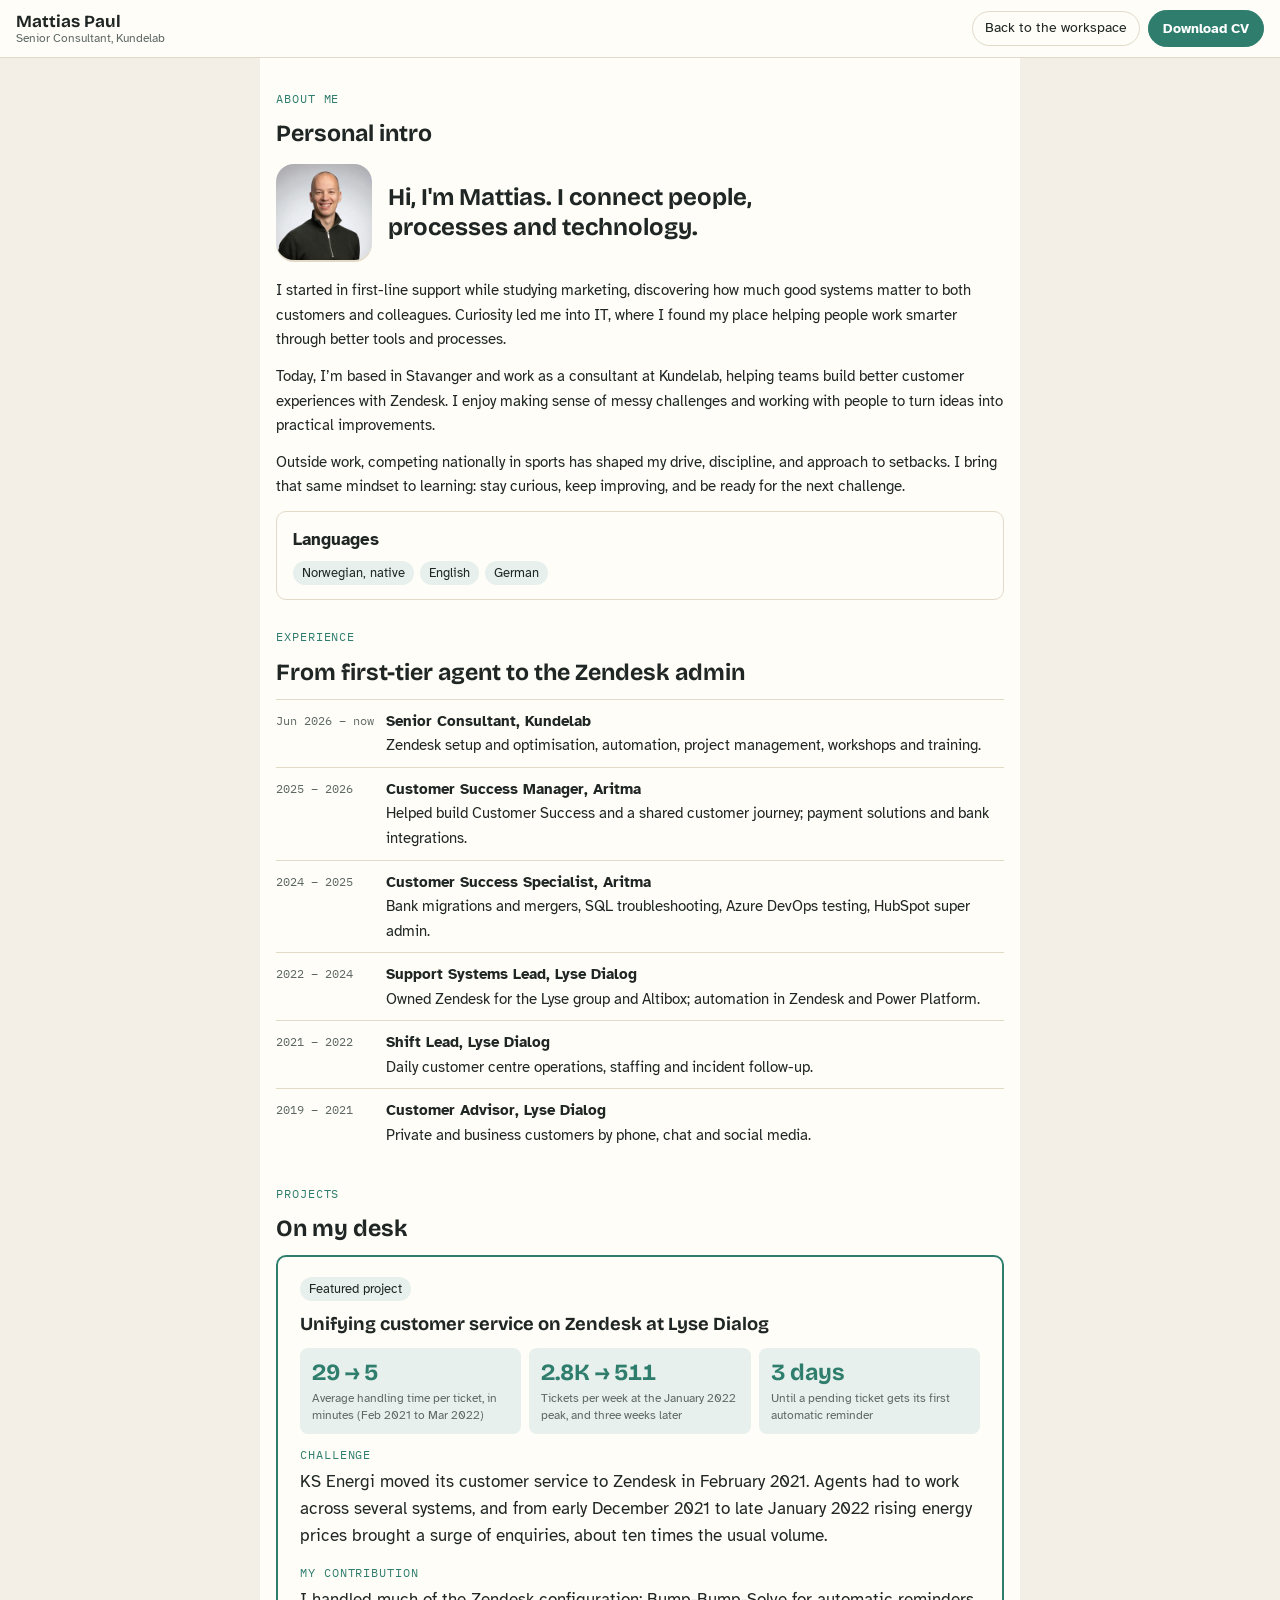
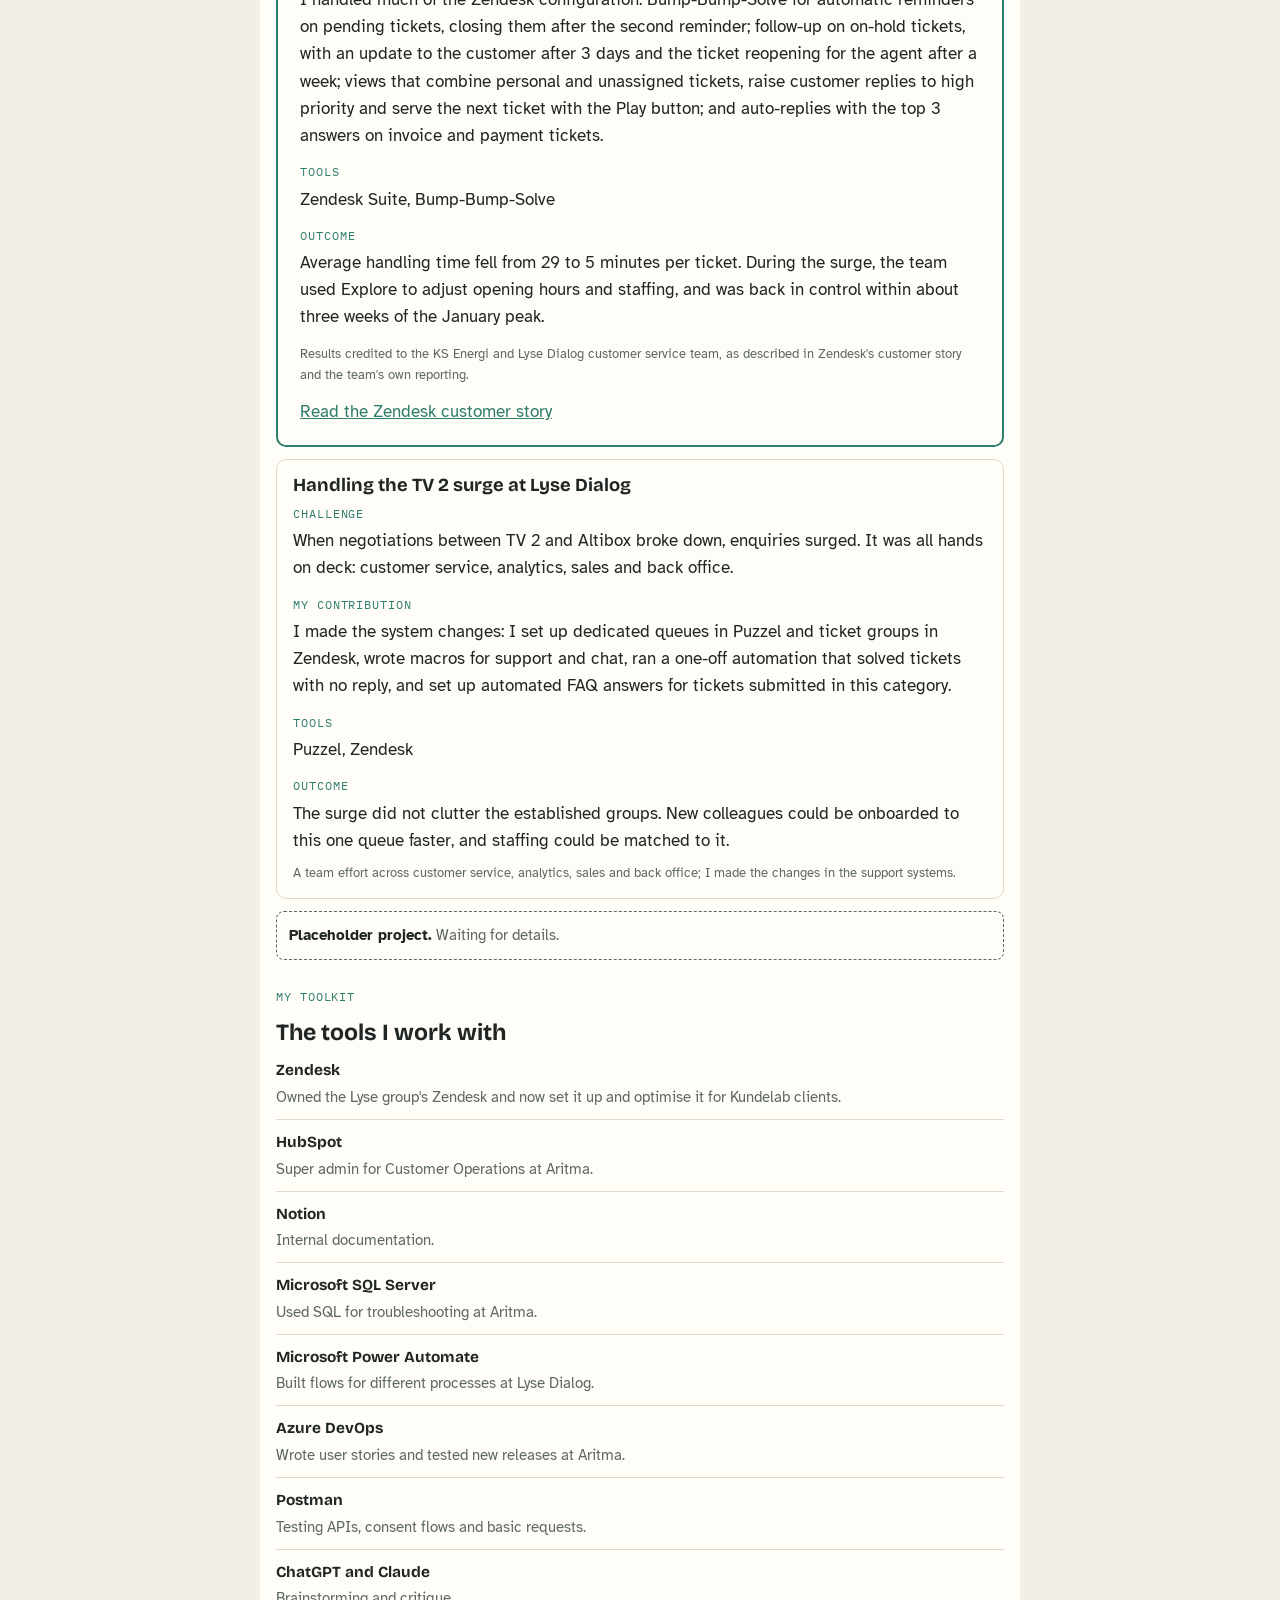
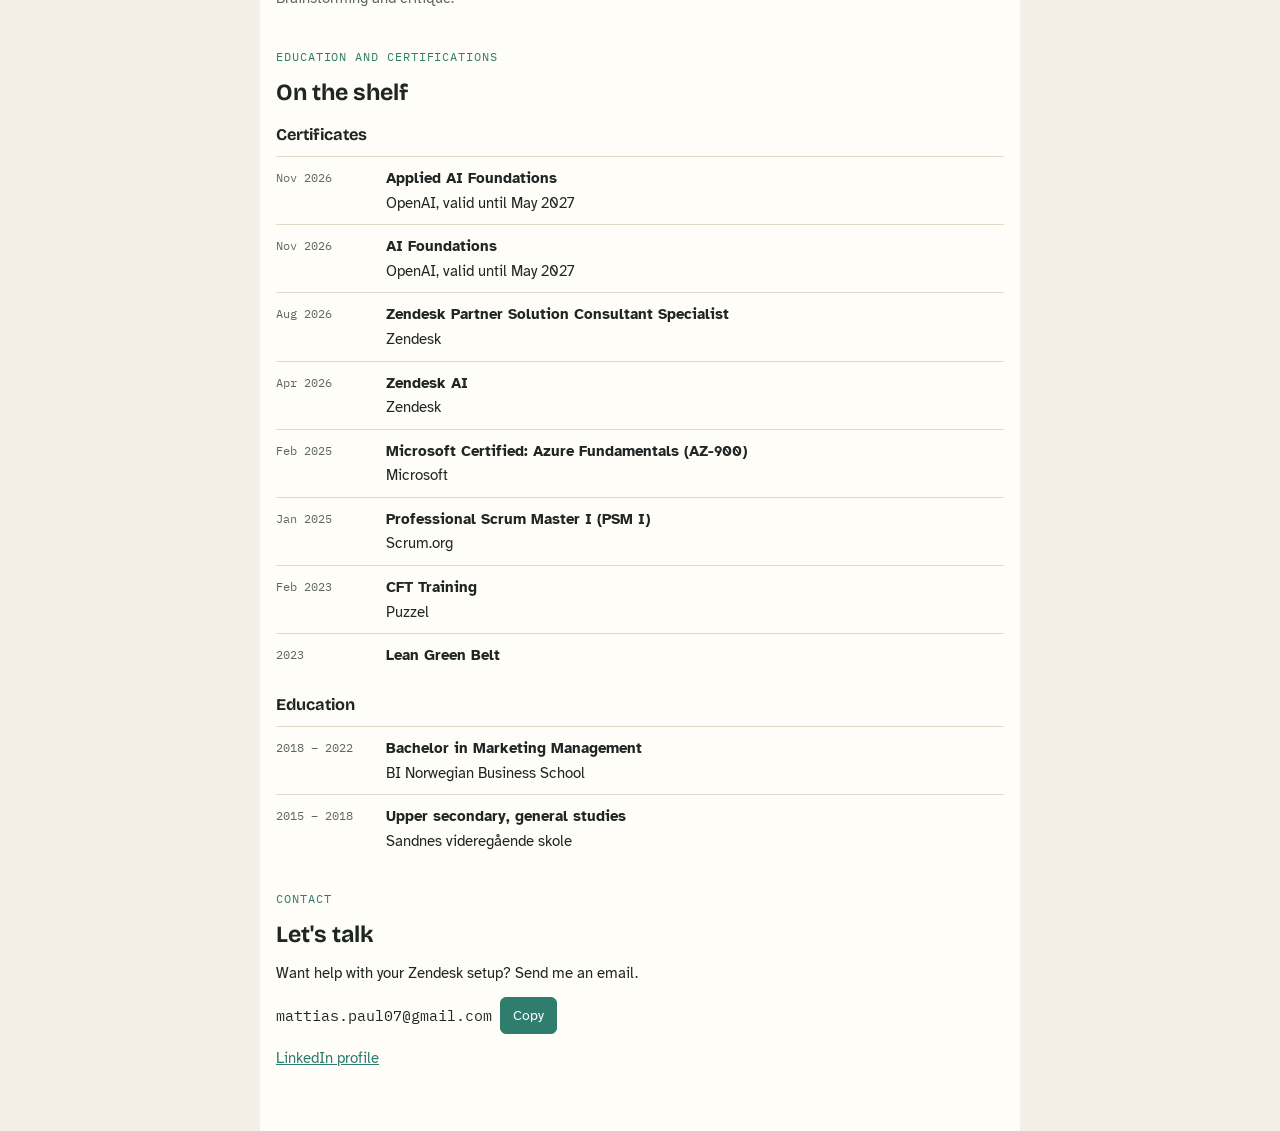
==== resume.html @ 9a623848 "design: portrait and headline move from above the room into About me The page keeps a visually hidde" ====
<!doctype html>
<html lang="en">
<head>
  <meta charset="utf-8">
  <meta name="viewport" content="width=device-width, initial-scale=1">
  <title>Mattias Paul, résumé</title>
  <meta name="description" content="Résumé of Mattias Paul, Senior Consultant at Kundelab.">
  <link rel="icon" href="assets/favicon.svg?v=2" type="image/svg+xml">
  <link rel="apple-touch-icon" href="assets/apple-touch-icon.png">
  <link rel="preconnect" href="https://fonts.googleapis.com">
  <link rel="preconnect" href="https://fonts.gstatic.com" crossorigin>
  <link rel="stylesheet" href="https://fonts.googleapis.com/css2?family=Atkinson+Hyperlegible:wght@400;700&family=Bricolage+Grotesque:opsz,wght@12..96,500;12..96,700&family=IBM+Plex+Mono:wght@500&display=swap">
  <link rel="stylesheet" href="css/styles.css">
</head>
<body class="resume-page">
  <header class="topbar">
    <div class="brand">Mattias Paul<small>Senior Consultant, Kundelab</small></div>
    <div class="actions">
      <a class="ghost" href="index.html">Back to the workspace</a>
      <a class="cta" href="assets/Mattias-Paul-CV.pdf" download>Download CV</a>
    </div>
  </header>
  <main class="resume panel" id="resume">
    <h1 class="visually-hidden">Mattias Paul, résumé</h1>
  </main>
  <script src="js/content.js"></script>
  <script src="js/render.js"></script>
  <script>
    document.getElementById("resume").insertAdjacentHTML("beforeend", renderResume());
    document.addEventListener("click", e => {
      const copy = e.target.closest("[data-copy]");
      if (!copy) return;
      try { navigator.clipboard.writeText(copy.dataset.copy).then(() => { copy.textContent = "Copied"; }, () => { copy.textContent = "Select the address"; }); }
      catch (_) { copy.textContent = "Select the address"; }
    });
  </script>
</body>
</html>
---- css/styles.css ----
/* Mattias Paul portfolio. Layout: header bar, then two columns (room left, section panel right); one column on phones. */
:root{
  --bg:#f4efe6; --panel:#fffdf8; --fg:#1f2624; --muted:#5d6864; --line:#e2d9c8;
  --accent:#2f7d6d; --accent-ink:#ffffff; --chip:#e7f0ec; --mark:#e07a5f;
  --display:"Bricolage Grotesque", "Segoe UI", system-ui, sans-serif;
  --body:"Atkinson Hyperlegible", system-ui, -apple-system, "Segoe UI", sans-serif;
  --mono:"IBM Plex Mono", ui-monospace, Consolas, Menlo, monospace;
}
body.evening{
  --bg:#1e2632; --panel:#26303d; --fg:#eef0ea; --muted:#b3bcc4; --line:#3a4656;
  --accent:#7fd1bd; --accent-ink:#11201c; --chip:#2f3d48;
}
*{box-sizing:border-box}
[hidden]{display:none !important}
html{-webkit-text-size-adjust:100%}
body{margin:0; background:var(--bg); color:var(--fg); font:17px/1.6 var(--body); transition:background-color .6s, color .6s}
h1,h2,h3,h4{font-family:var(--display); line-height:1.2; text-wrap:balance; margin:0}
p{margin:0}
a{color:var(--accent)}
button{font:inherit}
:focus-visible{outline:3px solid var(--accent); outline-offset:2px}
.skip{position:absolute; left:-999px; top:8px; background:var(--panel); padding:6px 12px; z-index:10}
.skip:focus{left:8px}

/* header */
.topbar{display:flex; align-items:center; flex-wrap:wrap; gap:8px 14px; padding:10px max(16px, env(safe-area-inset-left)) 10px; border-bottom:1px solid var(--line); background:var(--panel); position:sticky; top:0; z-index:5}
.brand{font-family:var(--display); font-weight:700; line-height:1.15; margin-right:auto}
.brand small{display:block; font-family:var(--body); font-weight:400; font-size:.78rem; color:var(--muted)}
.nav{display:flex; flex-wrap:wrap; gap:2px; align-items:center}
.nav button{color:var(--fg); background:none; border:1px solid transparent; border-radius:999px; padding:5px 12px; cursor:pointer; display:inline-flex; align-items:center; gap:6px; font-size:.92rem}
.nav button svg{width:16px; height:16px}
.nav button:hover{background:var(--chip)}
/* selected item: same font weight as the others, so nothing around it moves */
.nav button[aria-current="true"]{background:var(--chip); border-color:var(--line); color:var(--accent)}
.actions{display:flex; align-items:center; gap:8px}
.cta{font-size:.9rem; font-weight:700; padding:6px 14px; border-radius:999px; border:1px solid var(--accent); background:var(--accent); color:var(--accent-ink); text-decoration:none; cursor:pointer}
.ghost{font-size:.88rem; padding:5px 12px; border-radius:999px; border:1px solid var(--line); color:var(--fg); text-decoration:none}
.iconbtn{display:inline-grid; place-items:center; width:34px; height:34px; border-radius:999px; border:1px solid var(--line); background:none; color:var(--fg); cursor:pointer}
.iconbtn svg{width:16px; height:16px}

/* main layout */
.body{display:grid; grid-template-columns:minmax(0,1.3fr) minmax(0,1fr); min-height:calc(100vh - 60px)}
.scene{display:grid; align-content:start; gap:6px; padding:24px max(16px, env(safe-area-inset-left)) 12px; min-width:0}
.hello{display:grid; grid-template-columns:auto 1fr; gap:8px 16px; align-items:center}
.portrait{width:96px; height:96px; border-radius:18px; object-fit:cover; display:block; box-shadow:0 2px 0 var(--line)}
.hello h1{font-size:clamp(1.3rem, 2.6vw, 1.85rem)}
.hint{display:inline-flex; align-items:center; gap:8px; font-size:.9rem}
.hint i{width:10px; height:10px; border-radius:50%; background:var(--mark); flex:none}
#room{width:100%; max-width:760px; height:auto; display:block; margin:0 auto; touch-action:manipulation}

.visually-hidden{position:absolute; width:1px; height:1px; margin:-1px; padding:0; overflow:hidden; clip:rect(0 0 0 0); white-space:nowrap; border:0}
.intro-card{display:grid; grid-template-columns:auto minmax(0,1fr); gap:16px; align-items:center; margin:4px 0 6px}
.intro-card .headline{font-family:var(--display); font-weight:700; font-size:clamp(1.2rem, 2vw, 1.5rem); line-height:1.25; text-wrap:balance}

/* panel */
.panel{background:var(--panel); border-left:1px solid var(--line); padding:26px 28px 40px; display:grid; gap:14px; align-content:start; min-width:0}
.panel h2{font-size:1.45rem}
.panel h2:focus{outline:none}
.kicker{font-family:var(--mono); font-size:.72rem; letter-spacing:.08em; text-transform:uppercase; color:var(--accent)}
.panel p,.panel li{font-size:.96rem}
.muted{color:var(--muted)}
.ph{border:1.5px dashed var(--muted); border-radius:8px; padding:12px; color:var(--muted); font-size:.92rem}
.ph b{color:var(--fg)}
.card{border:1px solid var(--line); border-radius:10px; padding:14px 16px; display:grid; gap:8px}
.card.feature{border:2px solid var(--accent); padding:20px 22px; gap:12px}
.card .title{font-family:var(--display); font-size:1.15rem; line-height:1.25; font-weight:700}
.card dl{display:grid; gap:4px; margin:0}
.card dt{font-family:var(--mono); font-size:.72rem; letter-spacing:.08em; text-transform:uppercase; color:var(--accent); margin-top:10px}
.card dt:first-child{margin-top:0}
.card dd{margin:0; line-height:1.6}
.kpis{display:grid; grid-template-columns:repeat(auto-fit, minmax(130px,1fr)); gap:8px}
.kpi{display:grid; gap:4px; align-content:start; padding:12px 12px 10px; border-radius:8px; background:var(--chip)}
.kpi b{font-family:var(--display); font-size:1.45rem; line-height:1.1; color:var(--accent); font-variant-numeric:tabular-nums; white-space:nowrap}
.kpi span{font-size:.78rem; line-height:1.35; color:var(--muted)}
.credit{font-size:.84rem; color:var(--muted)}
.chips{display:flex; flex-wrap:wrap; gap:6px}
.chip{font-size:.8rem; padding:2px 9px; border-radius:999px; background:var(--chip); justify-self:start}
.tl{list-style:none; margin:0; padding:0; display:grid}
.tl li{display:grid; grid-template-columns:100px minmax(0,1fr); gap:10px; padding:9px 0; border-top:1px solid var(--line)}
.tl .yr{font-family:var(--mono); font-size:.78rem; color:var(--muted); padding-top:2px}
.tl b{display:block}
.tools{list-style:none; margin:0; padding:0; display:grid}
.tools li{display:grid; gap:2px; padding:10px 0; border-top:1px solid var(--line)}
.tools li:first-child{border-top:0; padding-top:0}
.tools b{font-family:var(--display)}
.tools span{color:var(--muted); font-size:.94rem}
.tabs{display:inline-flex; justify-self:start; border:1px solid var(--line); border-radius:999px; padding:3px; gap:2px; background:var(--bg)}
.tabs button{border:0; background:none; color:var(--fg); padding:5px 14px; border-radius:999px; cursor:pointer; font-size:.9rem}
.tabs button[aria-selected="true"]{background:var(--accent); color:var(--accent-ink)}
.copyrow{display:flex; flex-wrap:wrap; gap:8px; align-items:center}
.copyrow code{font-family:var(--mono); font-size:.92rem; user-select:all; overflow-wrap:anywhere}
.btn{font-size:.9rem; padding:6px 12px; border-radius:6px; border:1px solid var(--accent); background:var(--accent); color:var(--accent-ink); cursor:pointer}
.panel h3{font-size:1.02rem; margin-top:6px}

/* room interaction */
.hot,.floor,.marker,.switch{cursor:pointer; outline:none}
.hot.lit{filter:drop-shadow(0 0 1.5px #e07a5f) drop-shadow(0 0 5px rgba(224,122,95,.75))}
.marker .tagwrap{visibility:hidden; opacity:0}
.marker:hover .tagwrap,.marker.lit .tagwrap,.marker.sel .tagwrap,.marker:focus-visible .tagwrap{visibility:visible; opacity:1}
.marker .disc{fill:#fffdf8; stroke:#e07a5f; stroke-width:2.5}
.marker .ico{fill:none; stroke:#1f2624; stroke-width:1.7; stroke-linecap:round; stroke-linejoin:round}
.marker.sel .disc{fill:#e07a5f}
.marker.sel .ico{stroke:#ffffff}
.marker:focus-visible .disc{stroke:#2f7d6d; stroke-width:3.5}
.switch:focus-visible .plate{stroke:#2f7d6d; stroke-width:3}
.pulse{opacity:0}
@media (prefers-reduced-motion: no-preference){
  .hot{transition:filter .15s}
  .marker .tagwrap{transition:opacity .15s}
  .pulse{transform-box:fill-box; transform-origin:center; animation:pulse 2.6s ease-out infinite}
  .steam{animation:steam 1.4s ease-out infinite; transform-box:fill-box; transform-origin:bottom}
}
@keyframes pulse{0%{opacity:.5; transform:scale(1)}100%{opacity:0; transform:scale(1.9)}}
@keyframes steam{0%{opacity:0; transform:translateY(4px)}30%{opacity:.9}100%{opacity:0; transform:translateY(-8px)}}
@media (prefers-reduced-motion: reduce){ body{transition:none} }

/* phone */
@media (max-width:860px){
  .body{grid-template-columns:1fr; min-height:0}
  .topbar{gap:8px}
  .nav{order:3; width:100%; flex-wrap:nowrap; overflow-x:auto; gap:6px; padding-bottom:2px; scrollbar-width:none}
  .nav button{border-color:var(--line); flex:0 0 auto}
  .actions .ghost{display:none}
  .portrait{width:64px; height:64px; border-radius:14px}
  .scene{padding-top:16px}
  .panel{border-left:0; border-top:1px solid var(--line); border-radius:16px 16px 0 0; box-shadow:0 -6px 18px rgba(0,0,0,.08); padding:22px max(16px, env(safe-area-inset-left)) 40px}
  .tl li{grid-template-columns:84px minmax(0,1fr)}
}

/* résumé view */
.resume{max-width:760px; margin:0 auto; padding:32px max(16px, env(safe-area-inset-left)) 60px; display:grid; gap:28px}
.resume section{display:grid; gap:12px}
@media print{
  .topbar .actions,.topbar .nav,.skip{display:none !important}
  .topbar{position:static}
  body{background:#fff; color:#000}
}
.resume-page .resume{border:0; box-shadow:none; border-radius:0; background:var(--panel)}
.resume-page{background:var(--bg)}
@media print{
  .resume-page .resume{padding:0}
  .resume .btn,.ph{display:none !important}
  .resume section{break-inside:avoid-page}
}
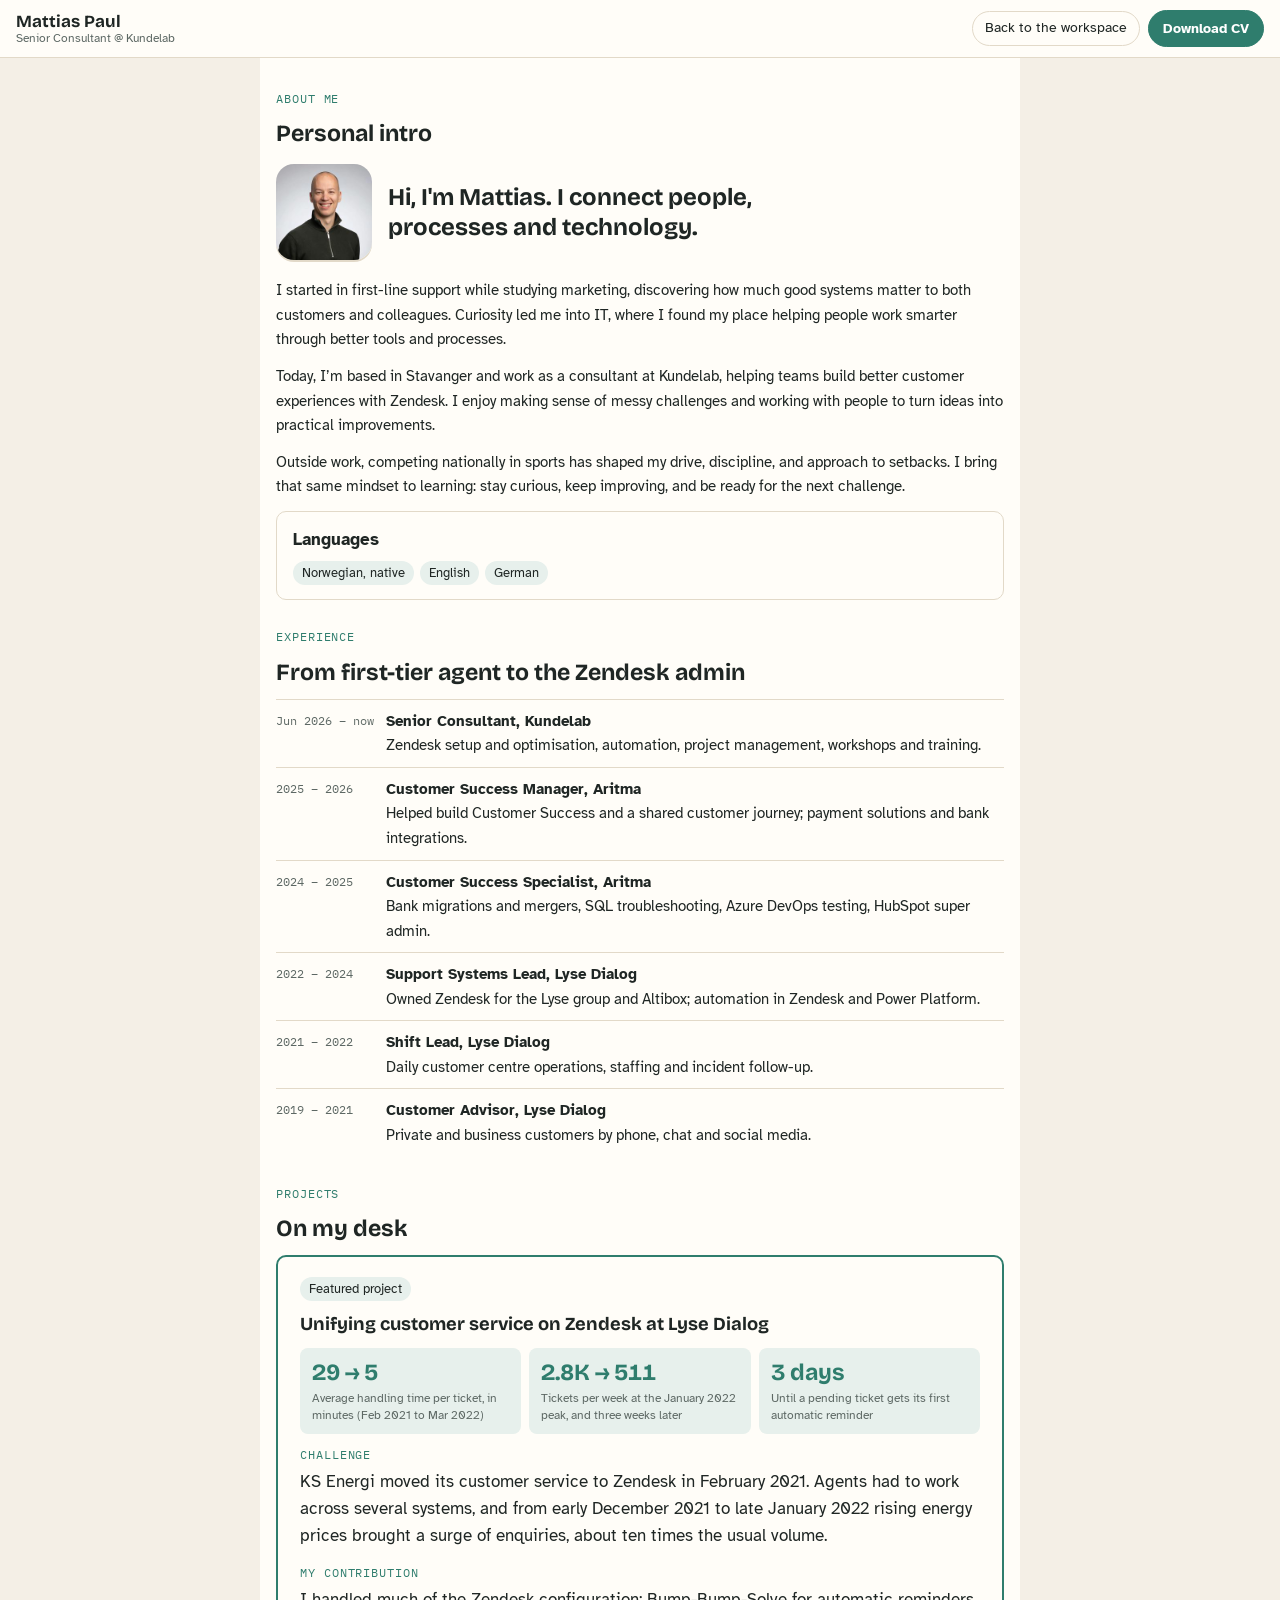
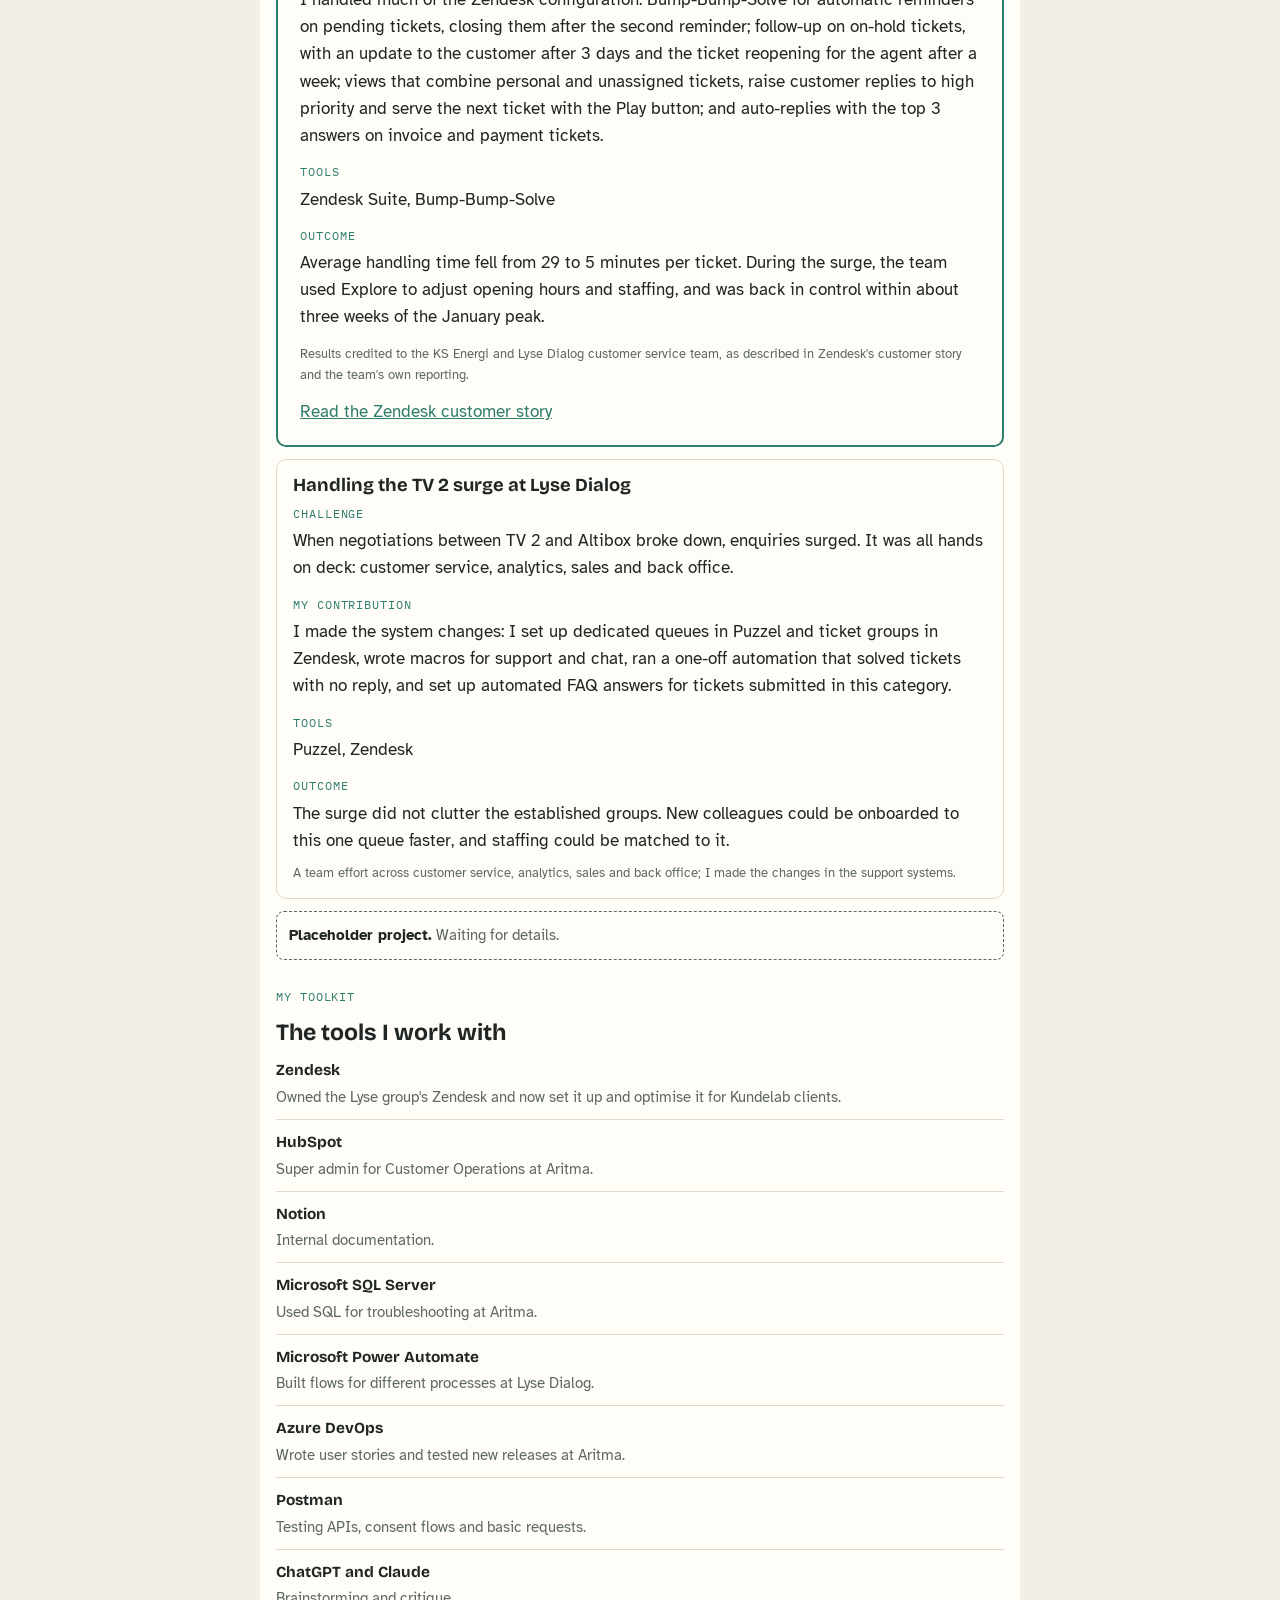
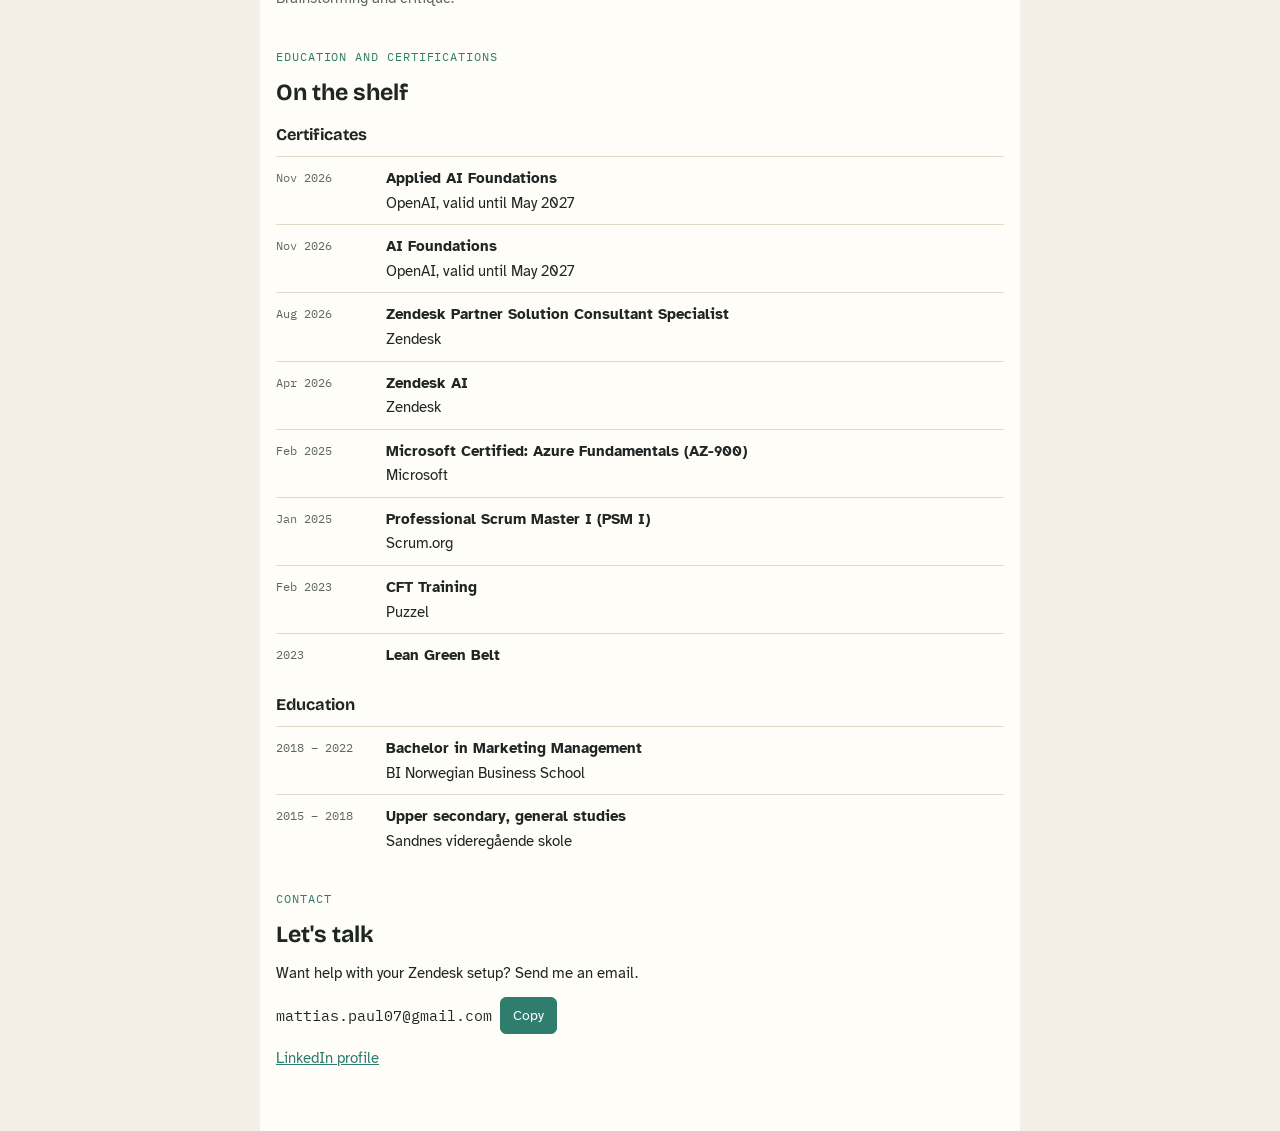
==== commit 3226a580: "content: subtitle reads Senior Consultant @ Kundelab Co-Authored-By: Claude Opus 5.5 <noreply@anthro" ====
--- a/resume.html
+++ b/resume.html
@@ -14,7 +14,7 @@
 </head>
 <body class="resume-page">
   <header class="topbar">
-    <div class="brand">Mattias Paul<small>Senior Consultant, Kundelab</small></div>
+    <div class="brand">Mattias Paul<small>Senior Consultant @ Kundelab</small></div>
     <div class="actions">
       <a class="ghost" href="index.html">Back to the workspace</a>
       <a class="cta" href="assets/Mattias-Paul-CV.pdf" download>Download CV</a>
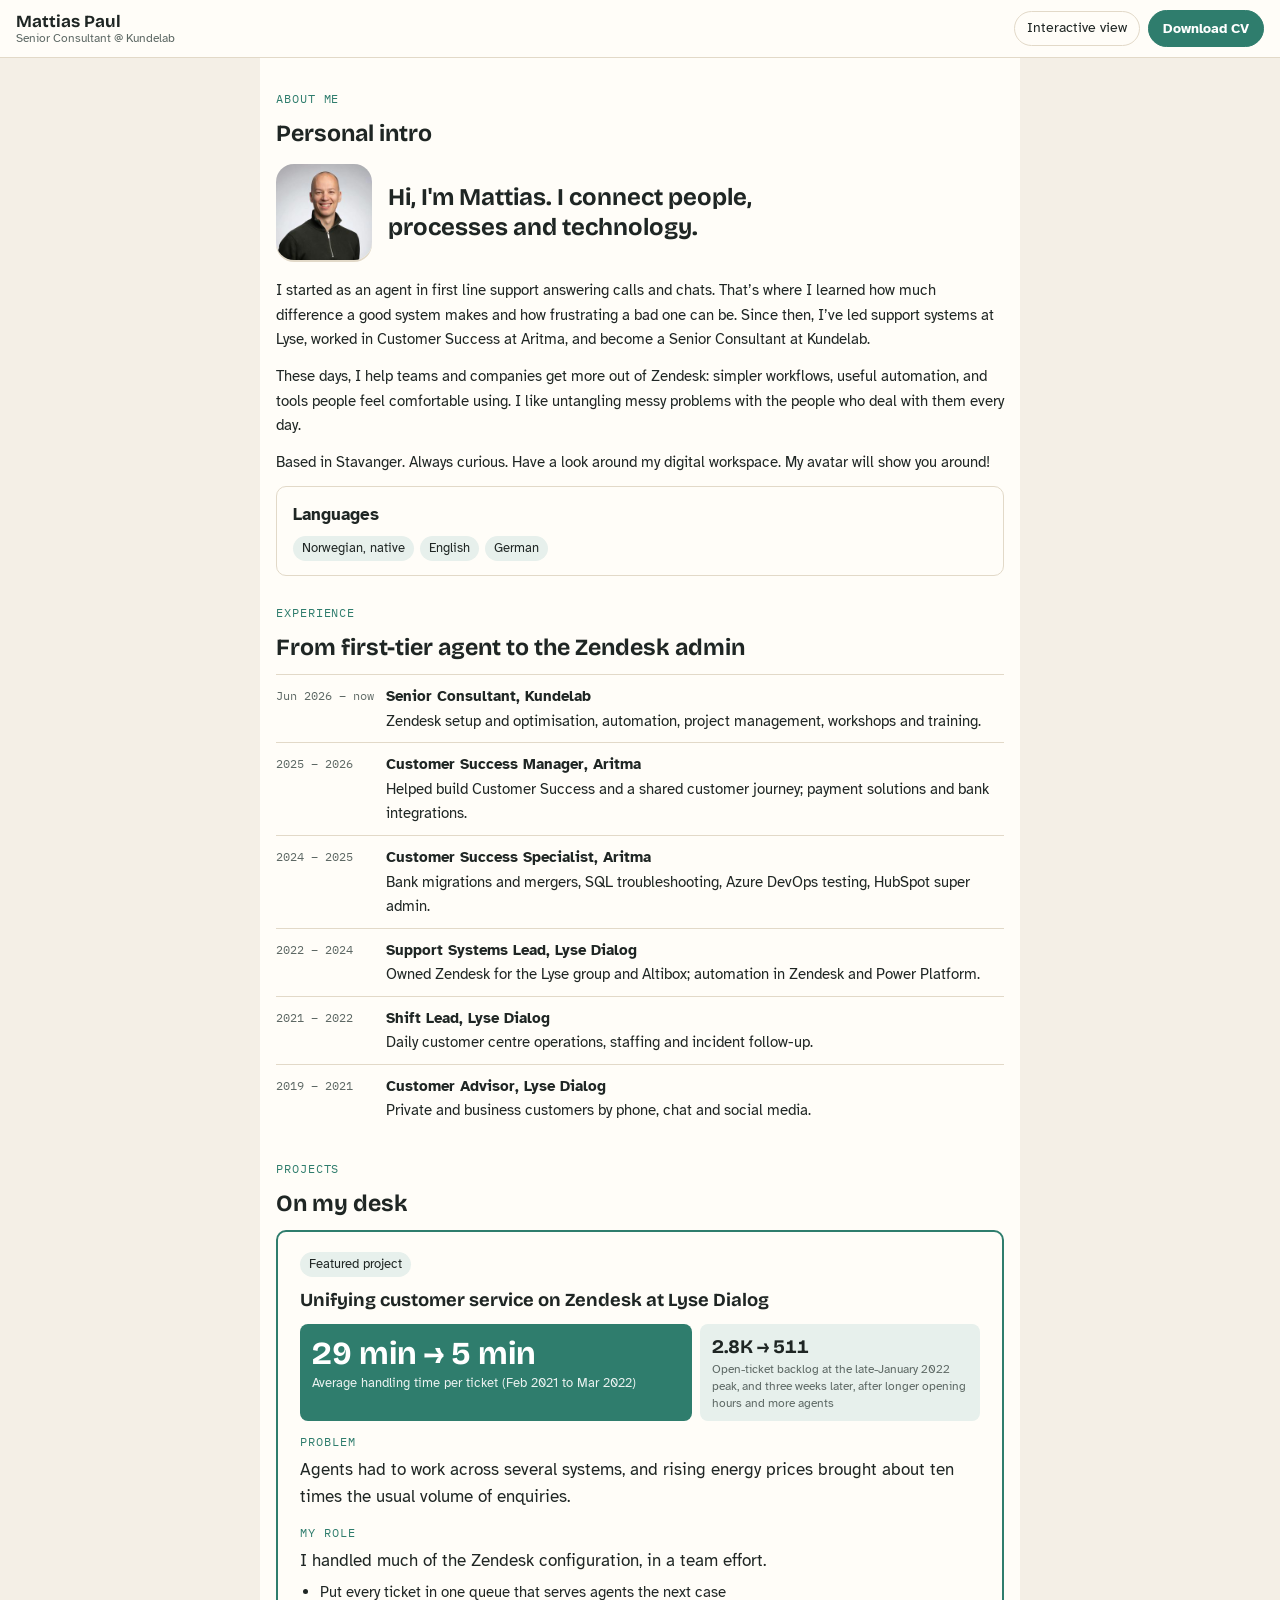
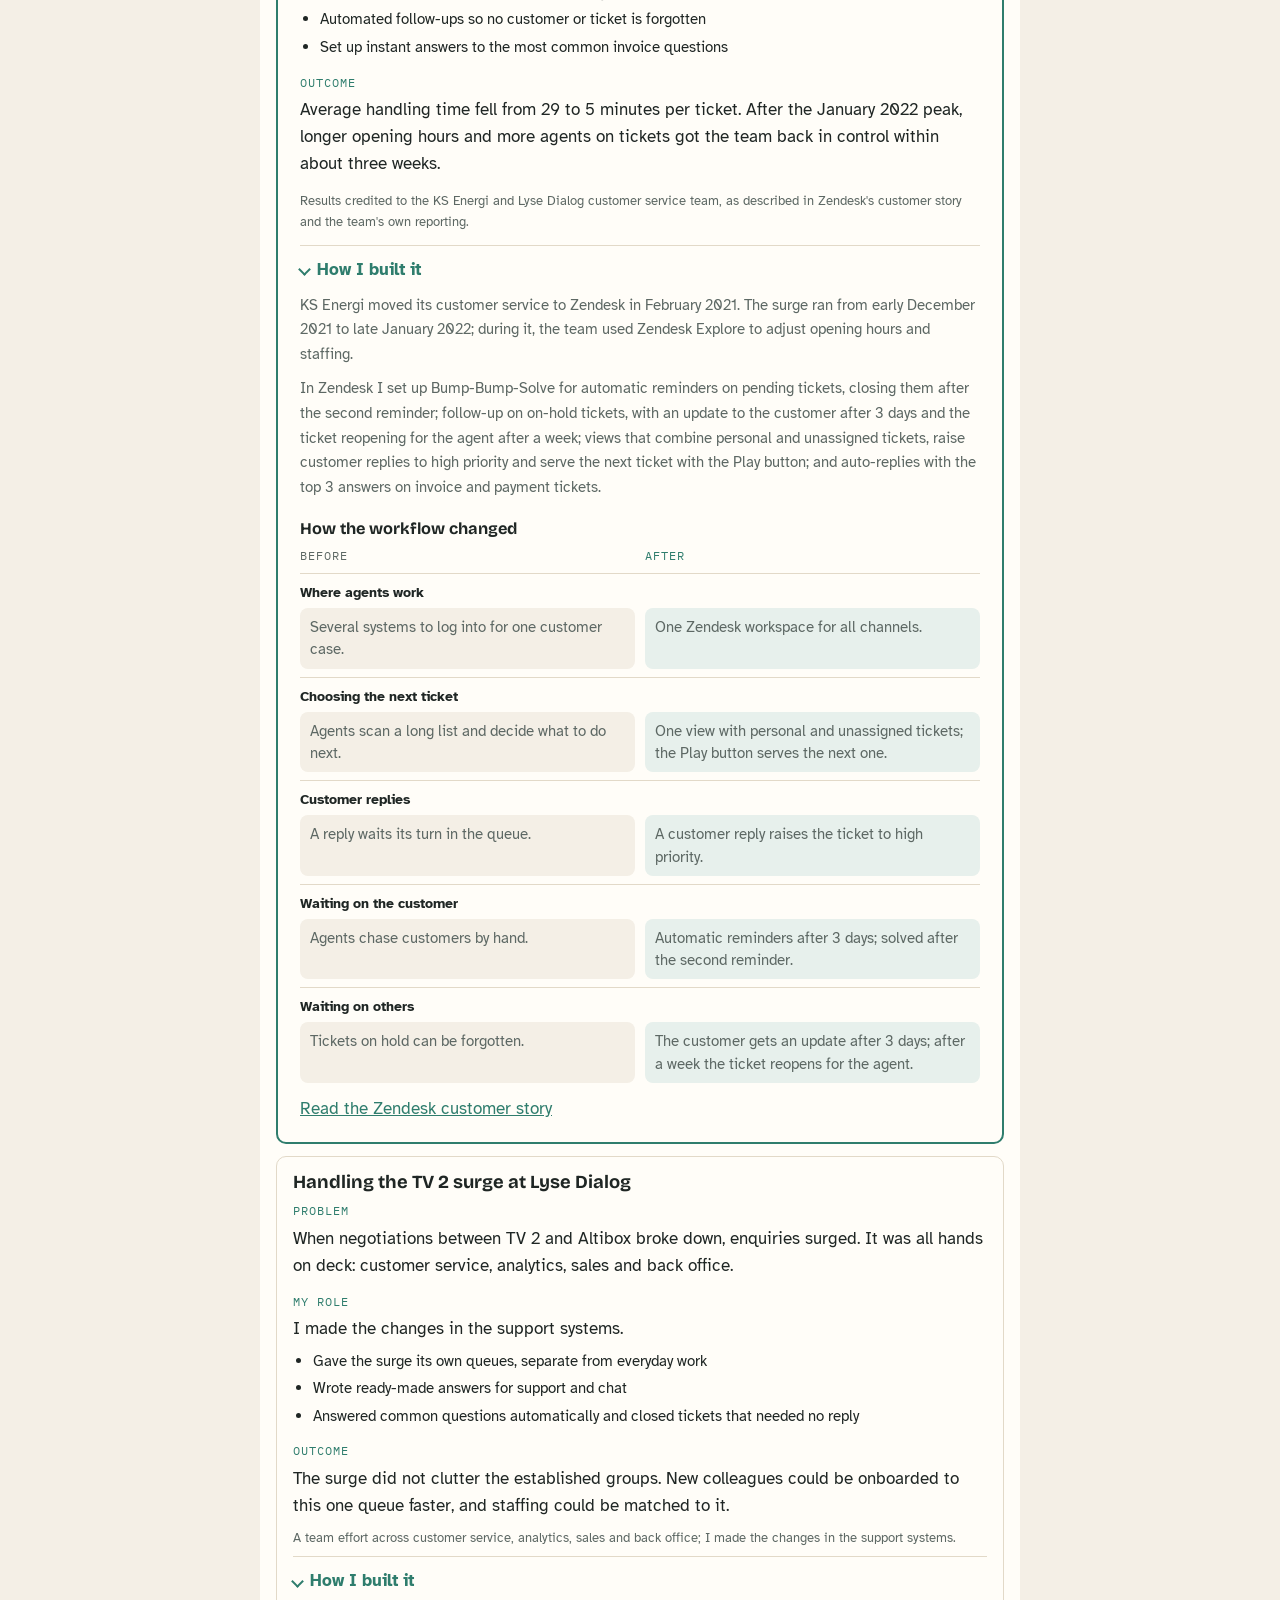
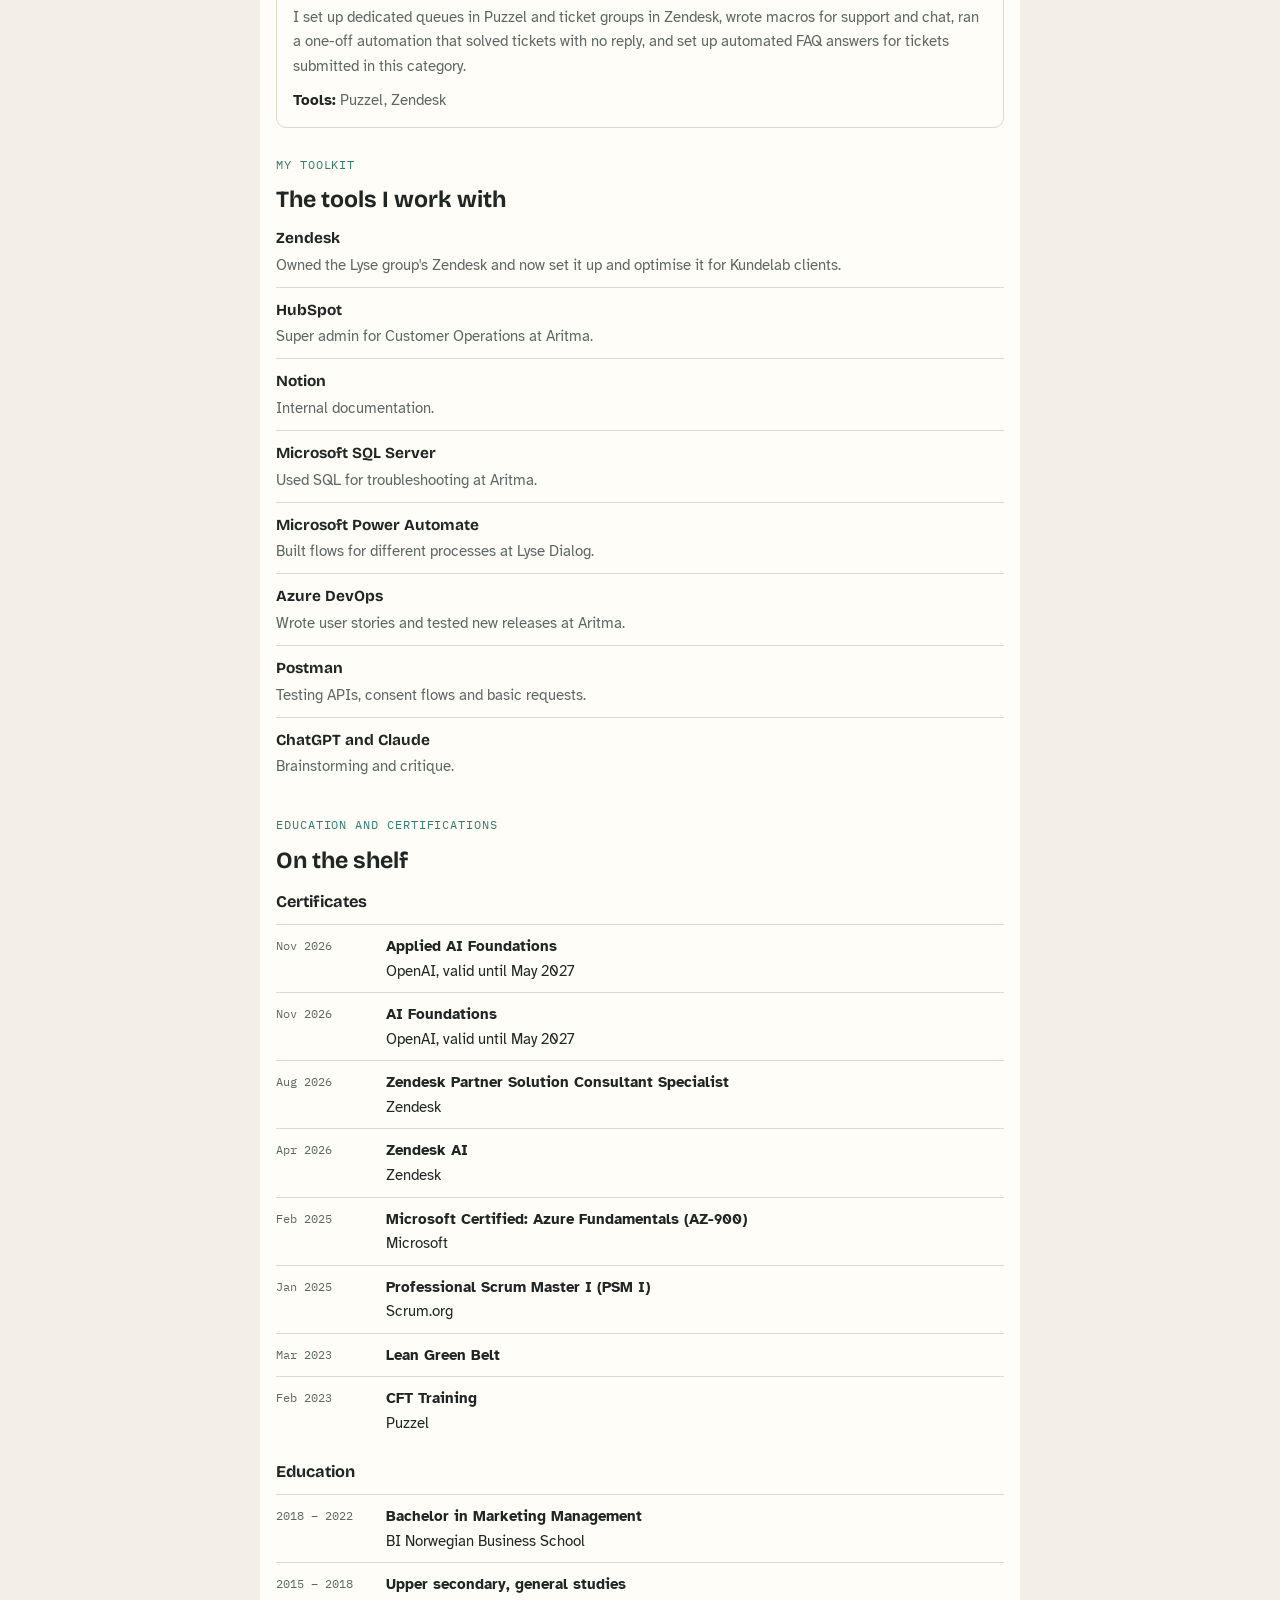
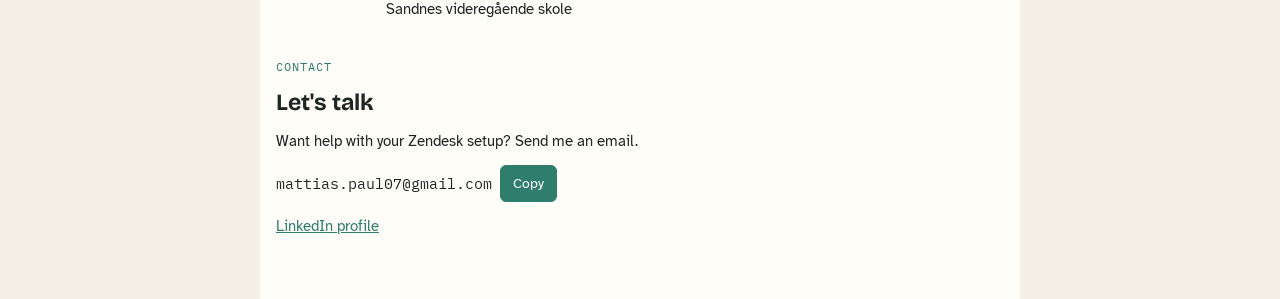
==== commit dcd0cd8d: "feature: Simple view and Interactive view links, including on phones Renames Résumé view to Simple v" ====
--- a/resume.html
+++ b/resume.html
@@ -16,7 +16,7 @@
   <header class="topbar">
     <div class="brand">Mattias Paul<small>Senior Consultant @ Kundelab</small></div>
     <div class="actions">
-      <a class="ghost" href="index.html">Back to the workspace</a>
+      <a class="ghost" href="index.html">Interactive view</a>
       <a class="cta" href="assets/Mattias-Paul-CV.pdf" download>Download CV</a>
     </div>
   </header>
--- a/css/styles.css
+++ b/css/styles.css
@@ -29,6 +29,7 @@
 .nav{display:flex; flex-wrap:wrap; gap:2px; align-items:center}
 .nav button{color:var(--fg); background:none; border:1px solid transparent; border-radius:999px; padding:5px 12px; cursor:pointer; display:inline-flex; align-items:center; gap:6px; font-size:.92rem}
 .nav button svg{width:16px; height:16px}
+.nav-view{display:none}
 .nav button:hover{background:var(--chip)}
 /* selected item: same font weight as the others, so nothing around it moves */
 .nav button[aria-current="true"]{background:var(--chip); border-color:var(--line); color:var(--accent)}
@@ -44,13 +45,48 @@
 .hello{display:grid; grid-template-columns:auto 1fr; gap:8px 16px; align-items:center}
 .portrait{width:96px; height:96px; border-radius:18px; object-fit:cover; display:block; box-shadow:0 2px 0 var(--line)}
 .hello h1{font-size:clamp(1.3rem, 2.6vw, 1.85rem)}
-.hint{display:inline-flex; align-items:center; gap:8px; font-size:.9rem}
+.hint{justify-self:center; justify-content:center; text-align:center; display:inline-flex; align-items:center; gap:8px; font-size:.9rem}
 .hint i{width:10px; height:10px; border-radius:50%; background:var(--mark); flex:none}
 #room{width:100%; max-width:760px; height:auto; display:block; margin:0 auto; touch-action:manipulation}
 
 .visually-hidden{position:absolute; width:1px; height:1px; margin:-1px; padding:0; overflow:hidden; clip:rect(0 0 0 0); white-space:nowrap; border:0}
 .intro-card{display:grid; grid-template-columns:auto minmax(0,1fr); gap:16px; align-items:center; margin:4px 0 6px}
 .intro-card .headline{font-family:var(--display); font-weight:700; font-size:clamp(1.2rem, 2vw, 1.5rem); line-height:1.25; text-wrap:balance}
+
+.photo{margin:0; display:grid; gap:6px}
+.photo img{width:100%; height:auto; max-height:420px; object-fit:cover; border-radius:10px; display:block; background:var(--chip)}
+.photo figcaption{font-size:.82rem; color:var(--muted)}
+
+/* project cards: actions and the "How I built it" toggle */
+.key-actions{margin:6px 0 0; padding-left:1.15em; display:grid; gap:3px}
+.key-actions li{font-size:.95rem}
+.built{border-top:1px solid var(--line); padding-top:10px}
+.built summary{cursor:pointer; font-weight:700; color:var(--accent); list-style:none; display:flex; align-items:center; gap:8px; width:max-content; max-width:100%}
+.built summary::-webkit-details-marker{display:none}
+.built summary::before{content:""; width:7px; height:7px; border-right:2px solid currentColor; border-bottom:2px solid currentColor; transform:rotate(-45deg); transition:transform .15s}
+.built[open] summary::before{transform:rotate(45deg)}
+.built-body{display:grid; gap:10px; margin-top:10px}
+.built-body p{font-size:.92rem; color:var(--muted); margin:0}
+.built-body b{color:var(--fg)}
+
+/* before/after workflow */
+.beforeafter{display:grid; gap:8px; margin-top:4px}
+.beforeafter h3{font-size:1rem; margin:0}
+.ba-head{display:grid; grid-template-columns:1fr 1fr; gap:10px; font-family:var(--mono); font-size:.72rem; letter-spacing:.08em; text-transform:uppercase}
+.ba-head span:first-child{color:var(--muted)}
+.ba-head span:last-child{color:var(--accent)}
+.ba-row{display:grid; grid-template-columns:1fr 1fr; gap:4px 10px; padding-top:8px; border-top:1px solid var(--line)}
+.ba-step{grid-column:1 / -1; font-size:.86rem}
+.ba-row p{margin:0; font-size:.88rem; line-height:1.45; padding:8px 10px; border-radius:8px}
+.ba-before{background:var(--bg); color:var(--muted)}
+.ba-after{background:var(--chip)}
+.ba-tag{position:absolute; width:1px; height:1px; overflow:hidden; clip:rect(0 0 0 0); white-space:nowrap}
+@media (max-width:480px){
+  .ba-head{display:none}
+  .ba-row{grid-template-columns:1fr}
+  .ba-tag{position:static; width:auto; height:auto; clip:auto; display:block; font-family:var(--mono); font-size:.68rem; letter-spacing:.08em; text-transform:uppercase; margin-bottom:2px}
+  .ba-after .ba-tag{color:var(--accent)}
+}
 
 /* panel */
 .panel{background:var(--panel); border-left:1px solid var(--line); padding:26px 28px 40px; display:grid; gap:14px; align-content:start; min-width:0}
@@ -68,10 +104,15 @@
 .card dt{font-family:var(--mono); font-size:.72rem; letter-spacing:.08em; text-transform:uppercase; color:var(--accent); margin-top:10px}
 .card dt:first-child{margin-top:0}
 .card dd{margin:0; line-height:1.6}
-.kpis{display:grid; grid-template-columns:repeat(auto-fit, minmax(130px,1fr)); gap:8px}
+.kpis{display:grid; grid-template-columns:minmax(0,1.4fr) minmax(0,1fr); gap:8px; align-items:stretch}
+@media (max-width:420px){ .kpis{grid-template-columns:1fr} }
 .kpi{display:grid; gap:4px; align-content:start; padding:12px 12px 10px; border-radius:8px; background:var(--chip)}
 .kpi b{font-family:var(--display); font-size:1.45rem; line-height:1.1; color:var(--accent); font-variant-numeric:tabular-nums; white-space:nowrap}
 .kpi span{font-size:.78rem; line-height:1.35; color:var(--muted)}
+.kpi.primary{background:var(--accent); }
+.kpi.primary b{color:var(--accent-ink); font-size:2rem}
+.kpi.primary span{color:var(--accent-ink); opacity:.9; font-size:.82rem}
+.kpi:not(.primary) b{font-size:1.2rem; color:var(--fg)}
 .credit{font-size:.84rem; color:var(--muted)}
 .chips{display:flex; flex-wrap:wrap; gap:6px}
 .chip{font-size:.8rem; padding:2px 9px; border-radius:999px; background:var(--chip); justify-self:start}
@@ -110,9 +151,23 @@
   .pulse{transform-box:fill-box; transform-origin:center; animation:pulse 2.6s ease-out infinite}
   .steam{animation:steam 1.4s ease-out infinite; transform-box:fill-box; transform-origin:bottom}
 }
+.topic-bubble{cursor:pointer; outline:none}
+.has-bubble .marker .tagwrap{visibility:hidden !important}
+.topic-bubble:focus-visible rect:first-child{stroke-width:3}
+@media (prefers-reduced-motion: no-preference){ .topic-bubble{animation:bubble-in .25s ease-out; transform-box:fill-box; transform-origin:bottom center} }
+@keyframes bubble-in{from{opacity:0; transform:translateY(6px) scale(.92)} to{opacity:1; transform:none}}
 @keyframes pulse{0%{opacity:.5; transform:scale(1)}100%{opacity:0; transform:scale(1.9)}}
 @keyframes steam{0%{opacity:0; transform:translateY(4px)}30%{opacity:.9}100%{opacity:0; transform:translateY(-8px)}}
 @media (prefers-reduced-motion: reduce){ body{transition:none} }
+
+/* medium screens: drop the menu icons and tighten spacing so the header stays on one row */
+@media (min-width:861px) and (max-width:1179px){
+  .nav button svg{display:none}
+  .nav button{padding:5px 9px}
+  .topbar{gap:8px 10px}
+  .actions{gap:6px}
+}
+@media (min-width:861px) and (max-width:959px){ .cta .long{display:none} }
 
 /* phone */
 @media (max-width:860px){
@@ -120,7 +175,8 @@
   .topbar{gap:8px}
   .nav{order:3; width:100%; flex-wrap:nowrap; overflow-x:auto; gap:6px; padding-bottom:2px; scrollbar-width:none}
   .nav button{border-color:var(--line); flex:0 0 auto}
-  .actions .ghost{display:none}
+  body:not(.resume-page) .actions .ghost{display:none}
+  .nav-view{display:inline-flex; align-items:center; flex:0 0 auto; padding:5px 12px; border-radius:999px; border:1px dashed var(--accent); color:var(--accent); text-decoration:none; font-size:.92rem}
   .portrait{width:64px; height:64px; border-radius:14px}
   .scene{padding-top:16px}
   .panel{border-left:0; border-top:1px solid var(--line); border-radius:16px 16px 0 0; box-shadow:0 -6px 18px rgba(0,0,0,.08); padding:22px max(16px, env(safe-area-inset-left)) 40px}
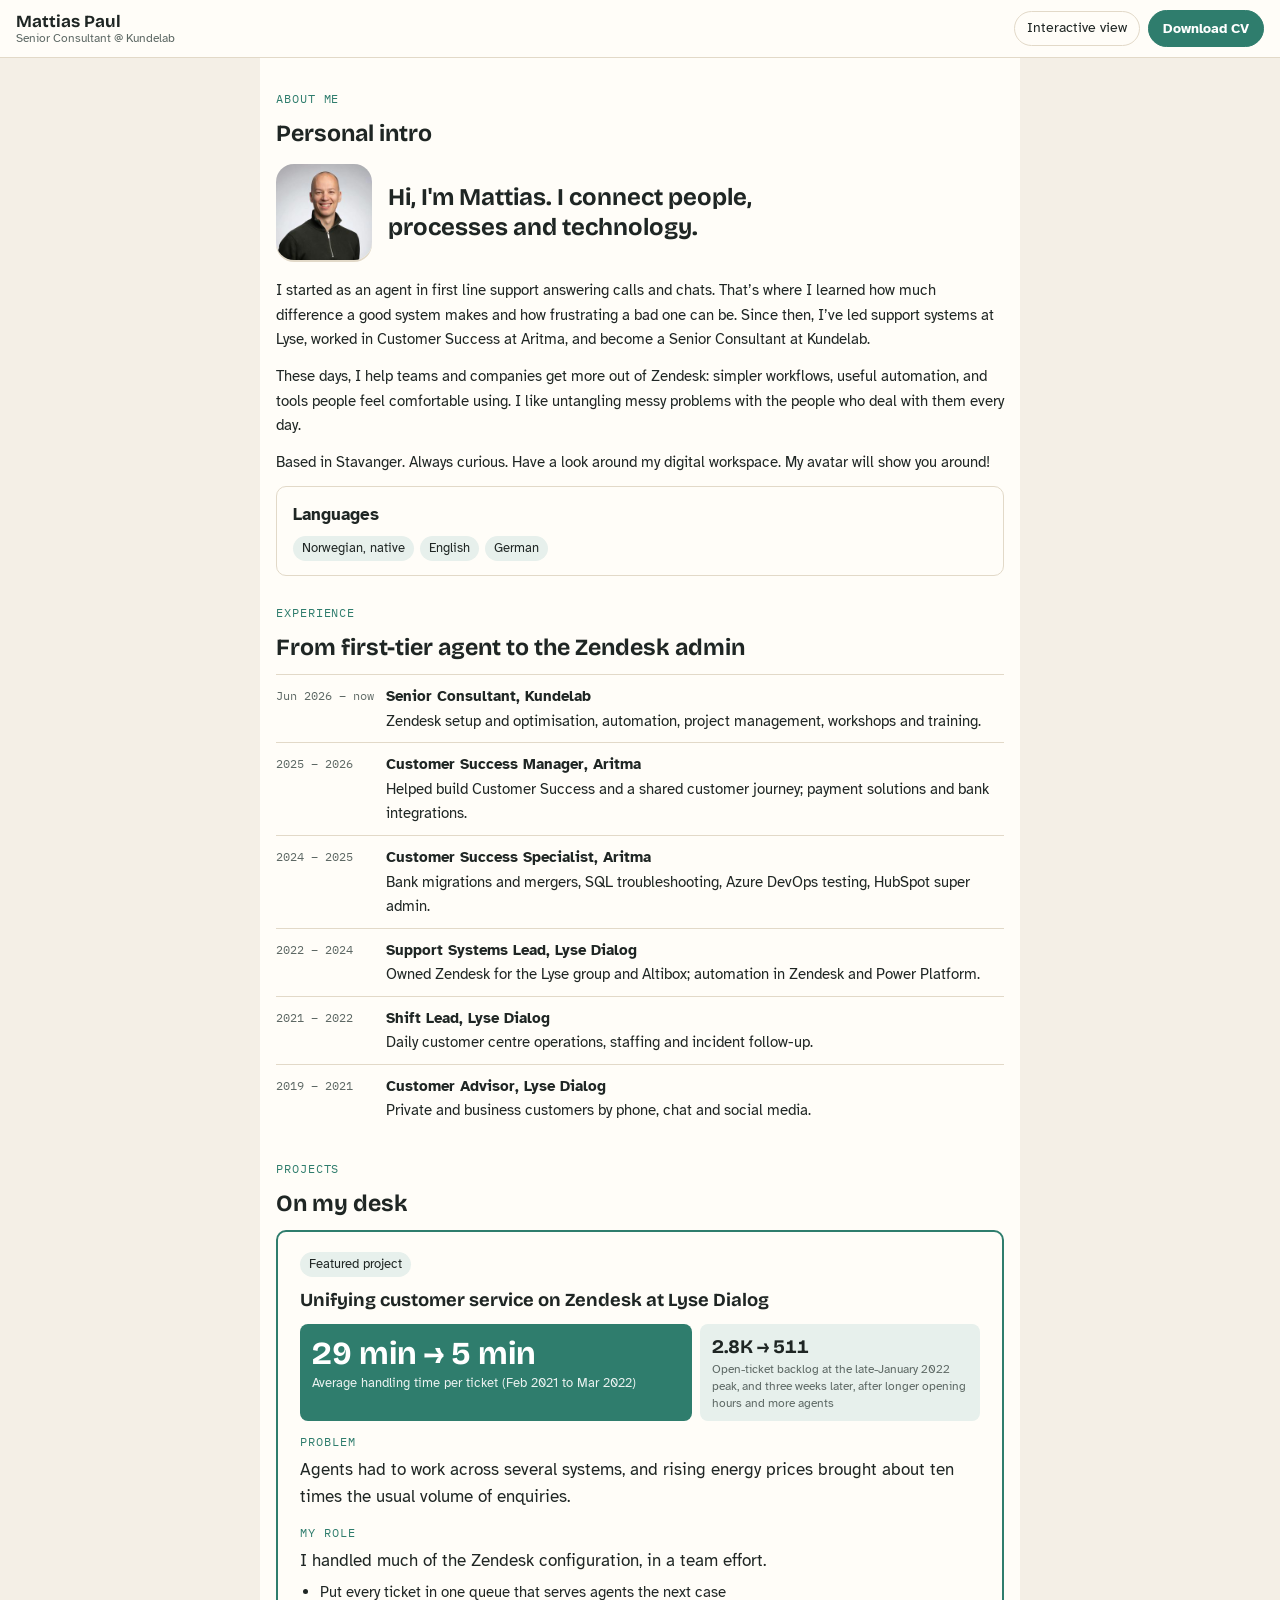
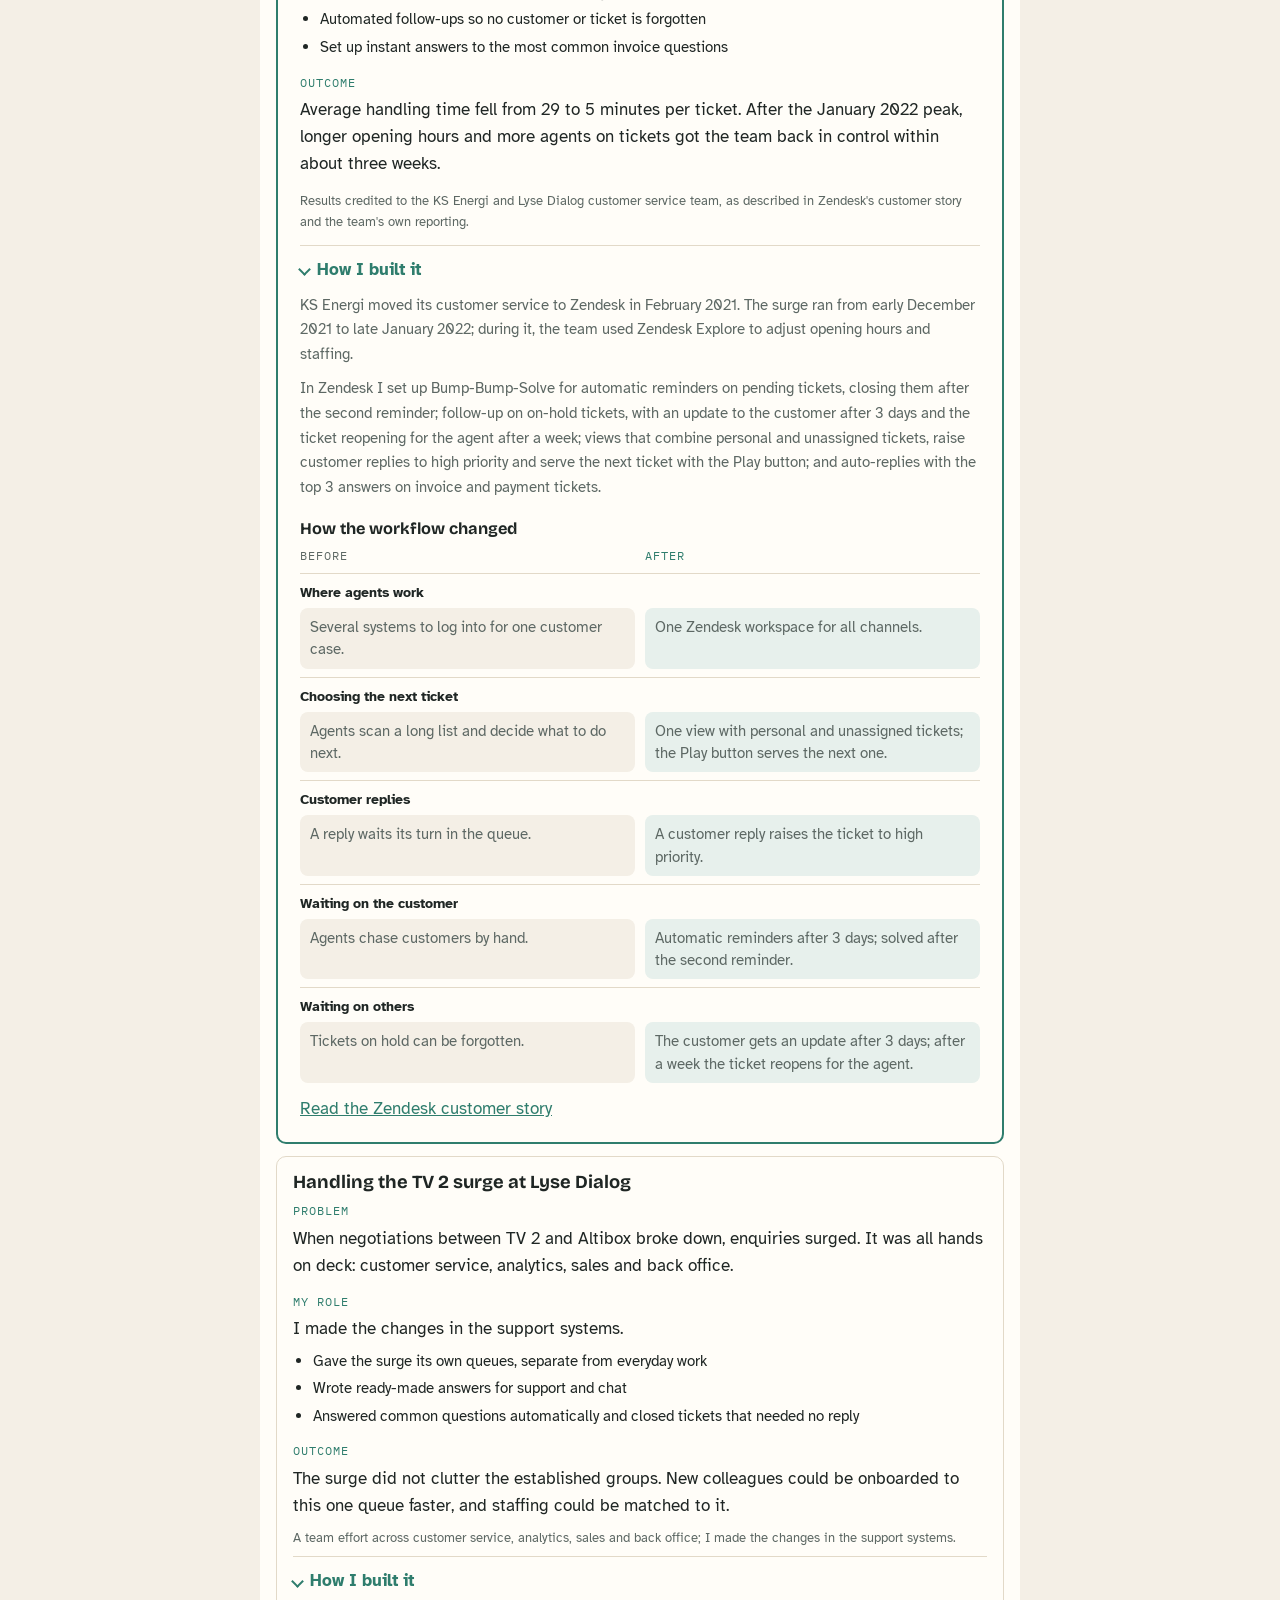
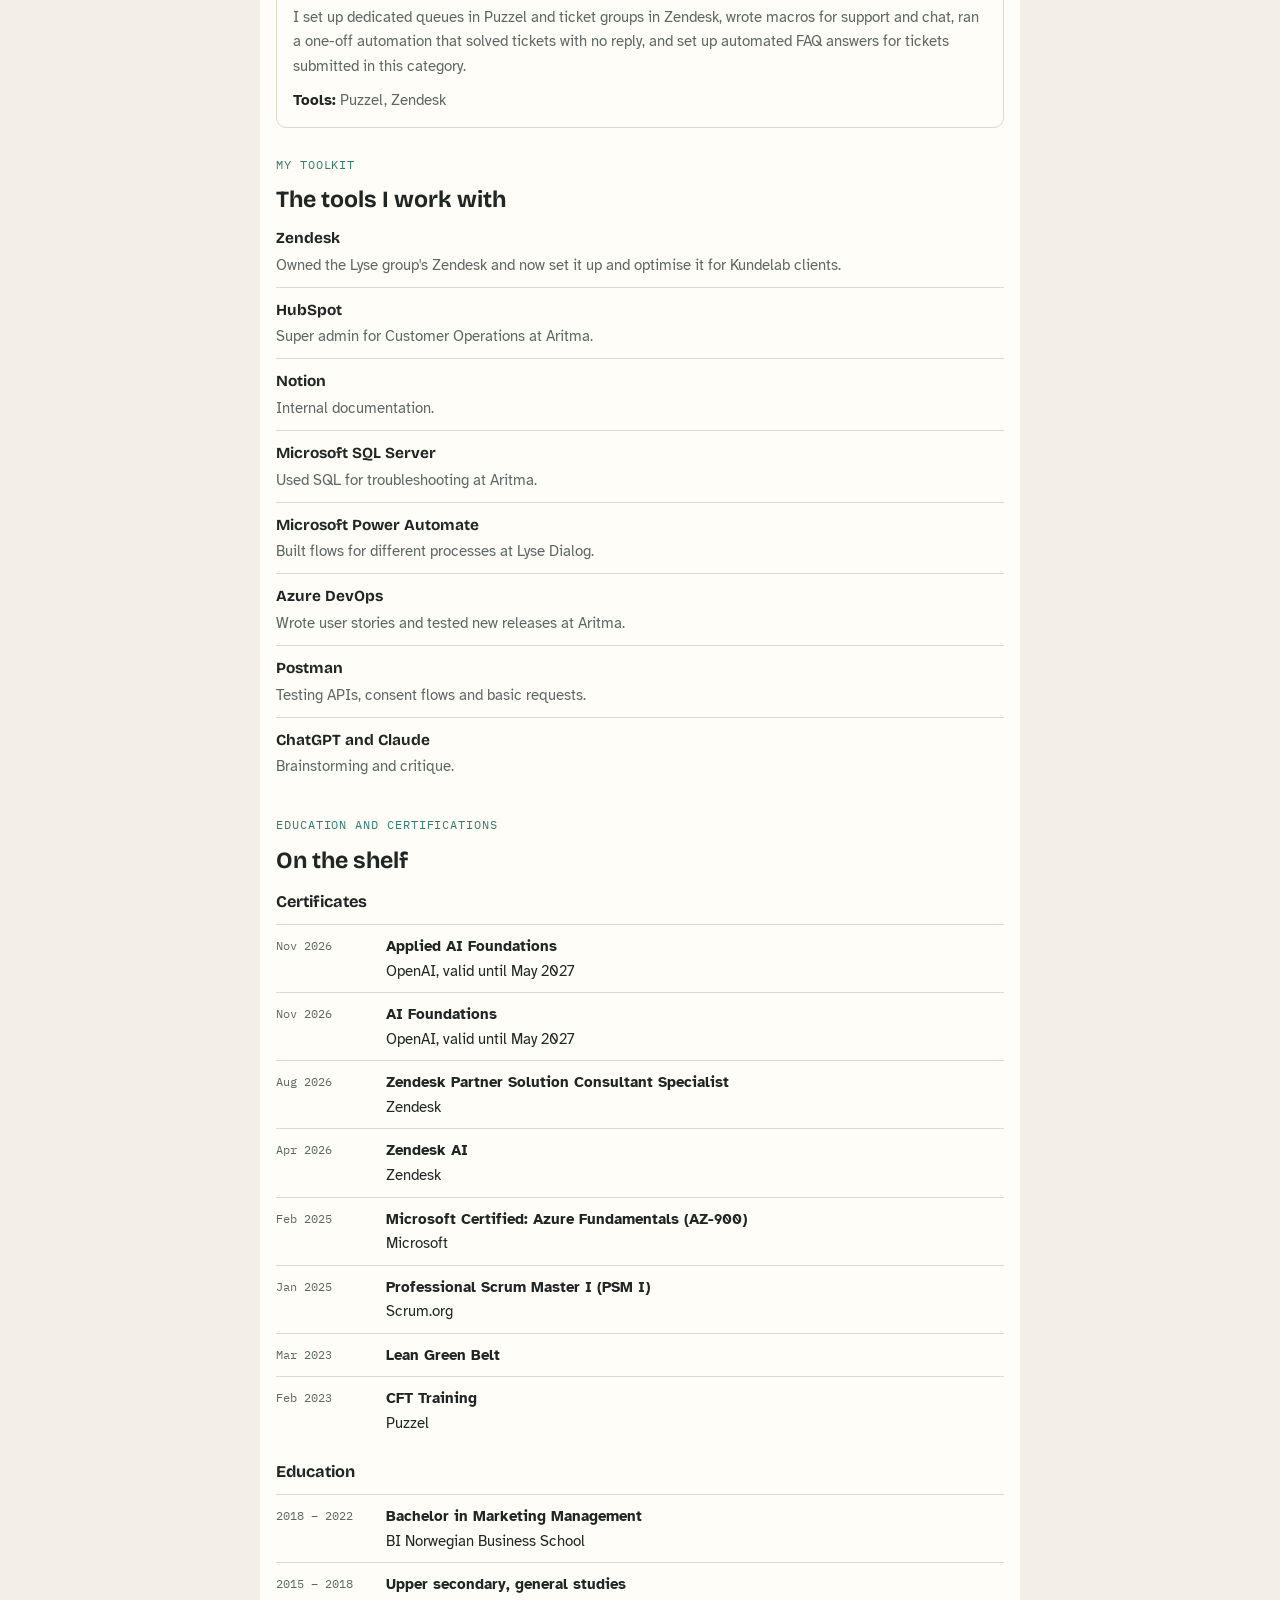
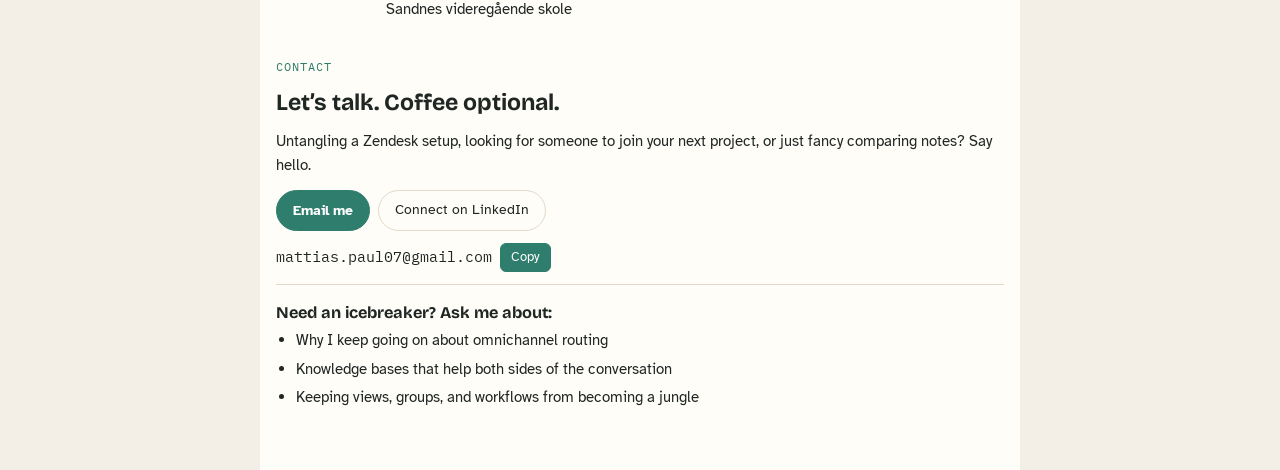
==== commit a02ede22: "content: simple view page title and description no longer say résumé Co-Authored-By: Claude Opus 5.5" ====
--- a/resume.html
+++ b/resume.html
@@ -3,8 +3,8 @@
 <head>
   <meta charset="utf-8">
   <meta name="viewport" content="width=device-width, initial-scale=1">
-  <title>Mattias Paul, résumé</title>
-  <meta name="description" content="Résumé of Mattias Paul, Senior Consultant at Kundelab.">
+  <title>Mattias Paul, simple view</title>
+  <meta name="description" content="Mattias Paul, Senior Consultant at Kundelab: experience, projects, toolkit and contact in one simple page.">
   <link rel="icon" href="assets/favicon.svg?v=2" type="image/svg+xml">
   <link rel="apple-touch-icon" href="assets/apple-touch-icon.png">
   <link rel="preconnect" href="https://fonts.googleapis.com">
@@ -21,7 +21,7 @@
     </div>
   </header>
   <main class="resume panel" id="resume">
-    <h1 class="visually-hidden">Mattias Paul, résumé</h1>
+    <h1 class="visually-hidden">Mattias Paul, simple view</h1>
   </main>
   <script src="js/content.js"></script>
   <script src="js/render.js"></script>
--- a/css/styles.css
+++ b/css/styles.css
@@ -54,7 +54,7 @@
 .intro-card .headline{font-family:var(--display); font-weight:700; font-size:clamp(1.2rem, 2vw, 1.5rem); line-height:1.25; text-wrap:balance}
 
 .photo{margin:0; display:grid; gap:6px}
-.photo img{width:100%; height:auto; max-height:420px; object-fit:cover; border-radius:10px; display:block; background:var(--chip)}
+.photo img{width:100%; height:auto; max-height:520px; object-fit:cover; object-position:center top; border-radius:10px; display:block; background:var(--chip)}   /* crop from the bottom so heads stay in view */
 .photo figcaption{font-size:.82rem; color:var(--muted)}
 
 /* project cards: actions and the "How I built it" toggle */
@@ -87,6 +87,14 @@
   .ba-tag{position:static; width:auto; height:auto; clip:auto; display:block; font-family:var(--mono); font-size:.68rem; letter-spacing:.08em; text-transform:uppercase; margin-bottom:2px}
   .ba-after .ba-tag{color:var(--accent)}
 }
+
+/* contact */
+.contact-actions{display:flex; flex-wrap:wrap; gap:8px}
+.contact-actions a{display:inline-flex; align-items:center; min-height:40px; padding:8px 16px}
+.copyrow .btn.small{padding:3px 10px; font-size:.82rem}
+.icebreakers{border-top:1px solid var(--line); padding-top:12px; display:grid; gap:6px}
+.icebreakers h3{font-size:1rem; margin:0}
+.icebreakers ul{margin:0; padding-left:1.15em; display:grid; gap:4px}
 
 /* panel */
 .panel{background:var(--panel); border-left:1px solid var(--line); padding:26px 28px 40px; display:grid; gap:14px; align-content:start; min-width:0}
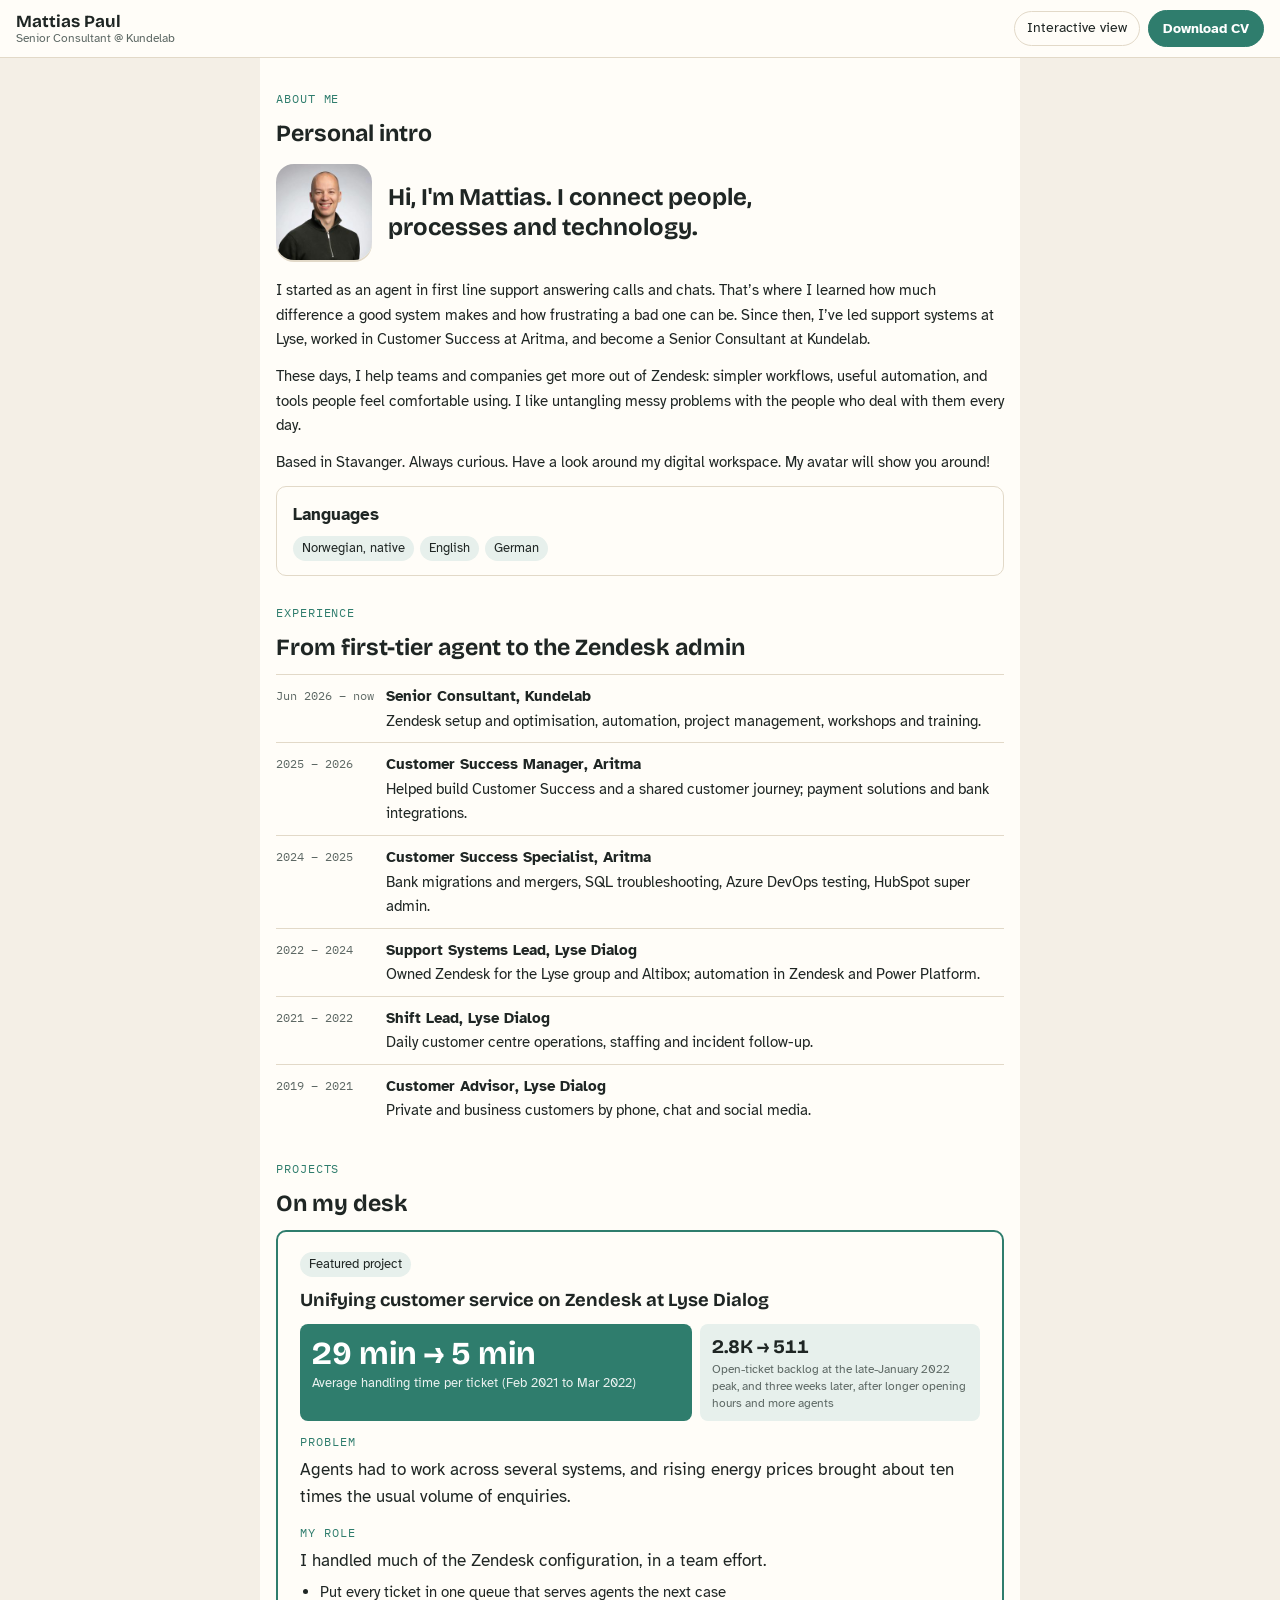
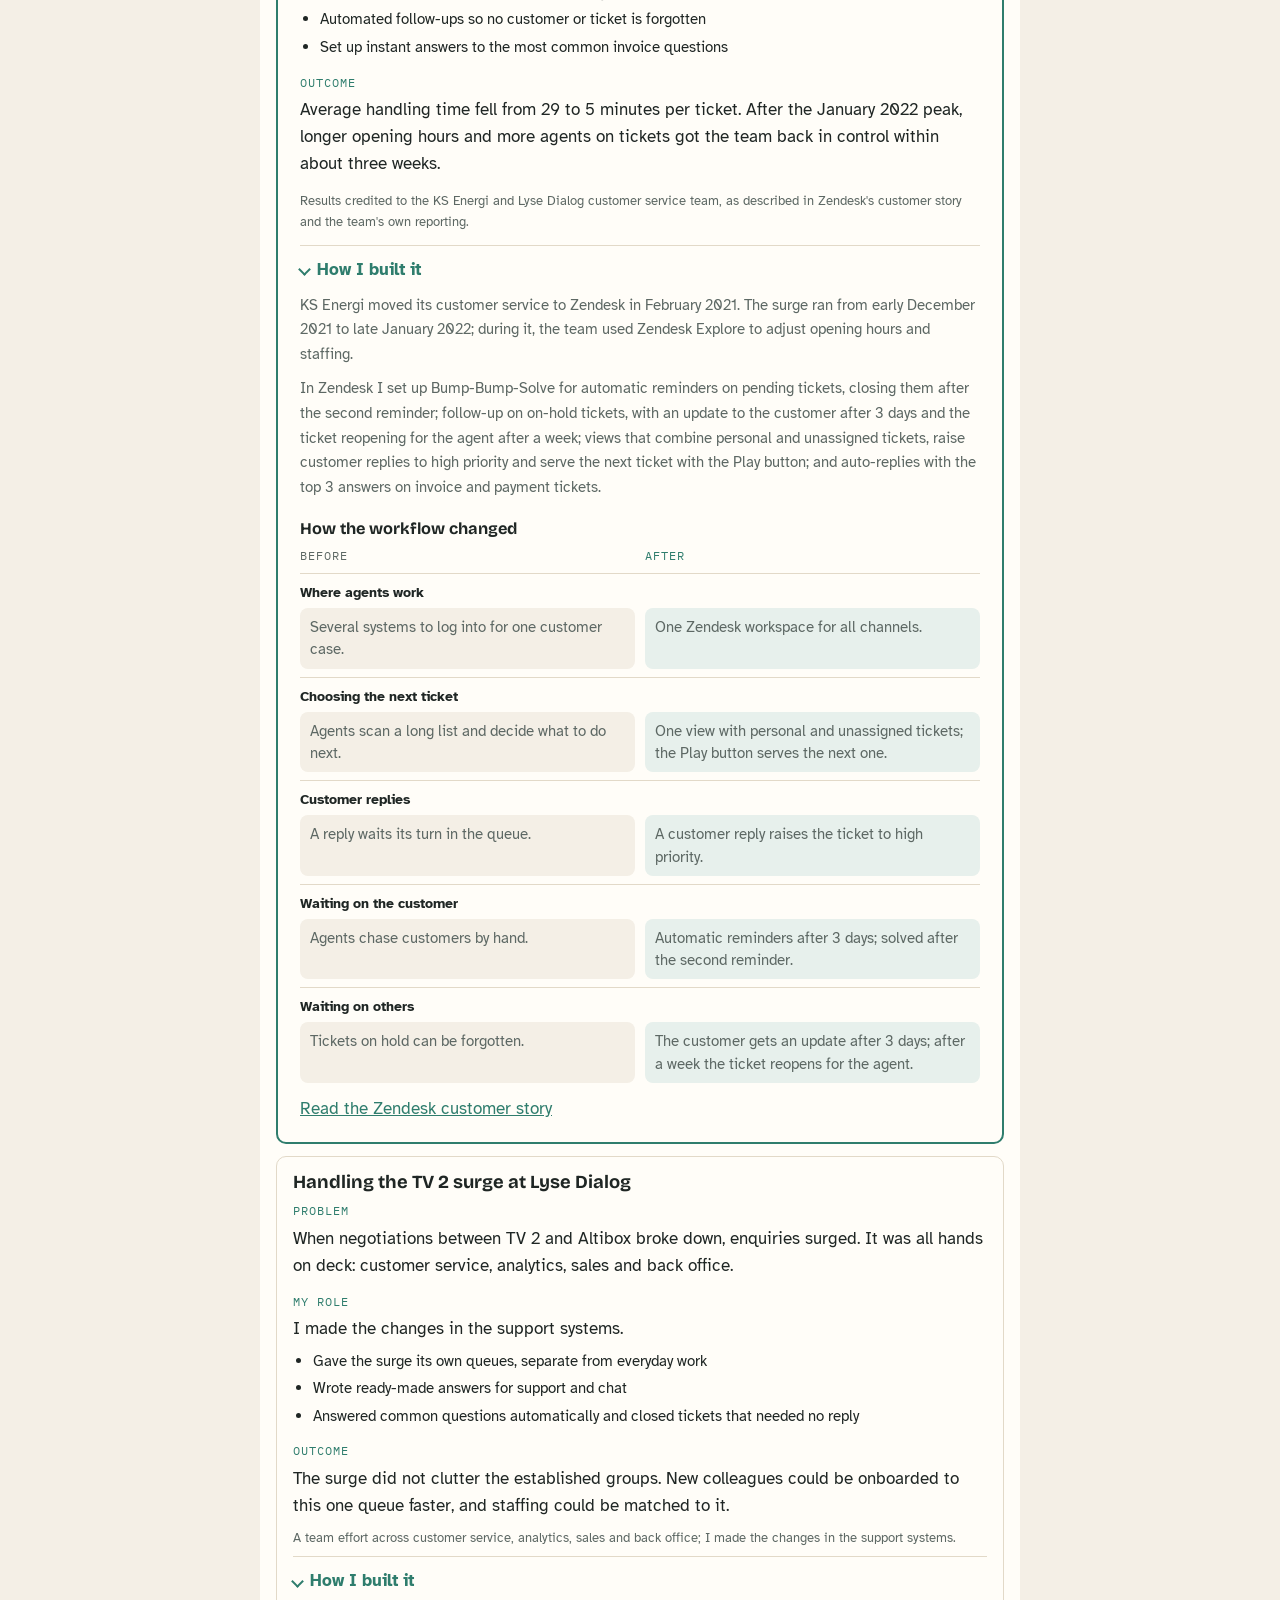
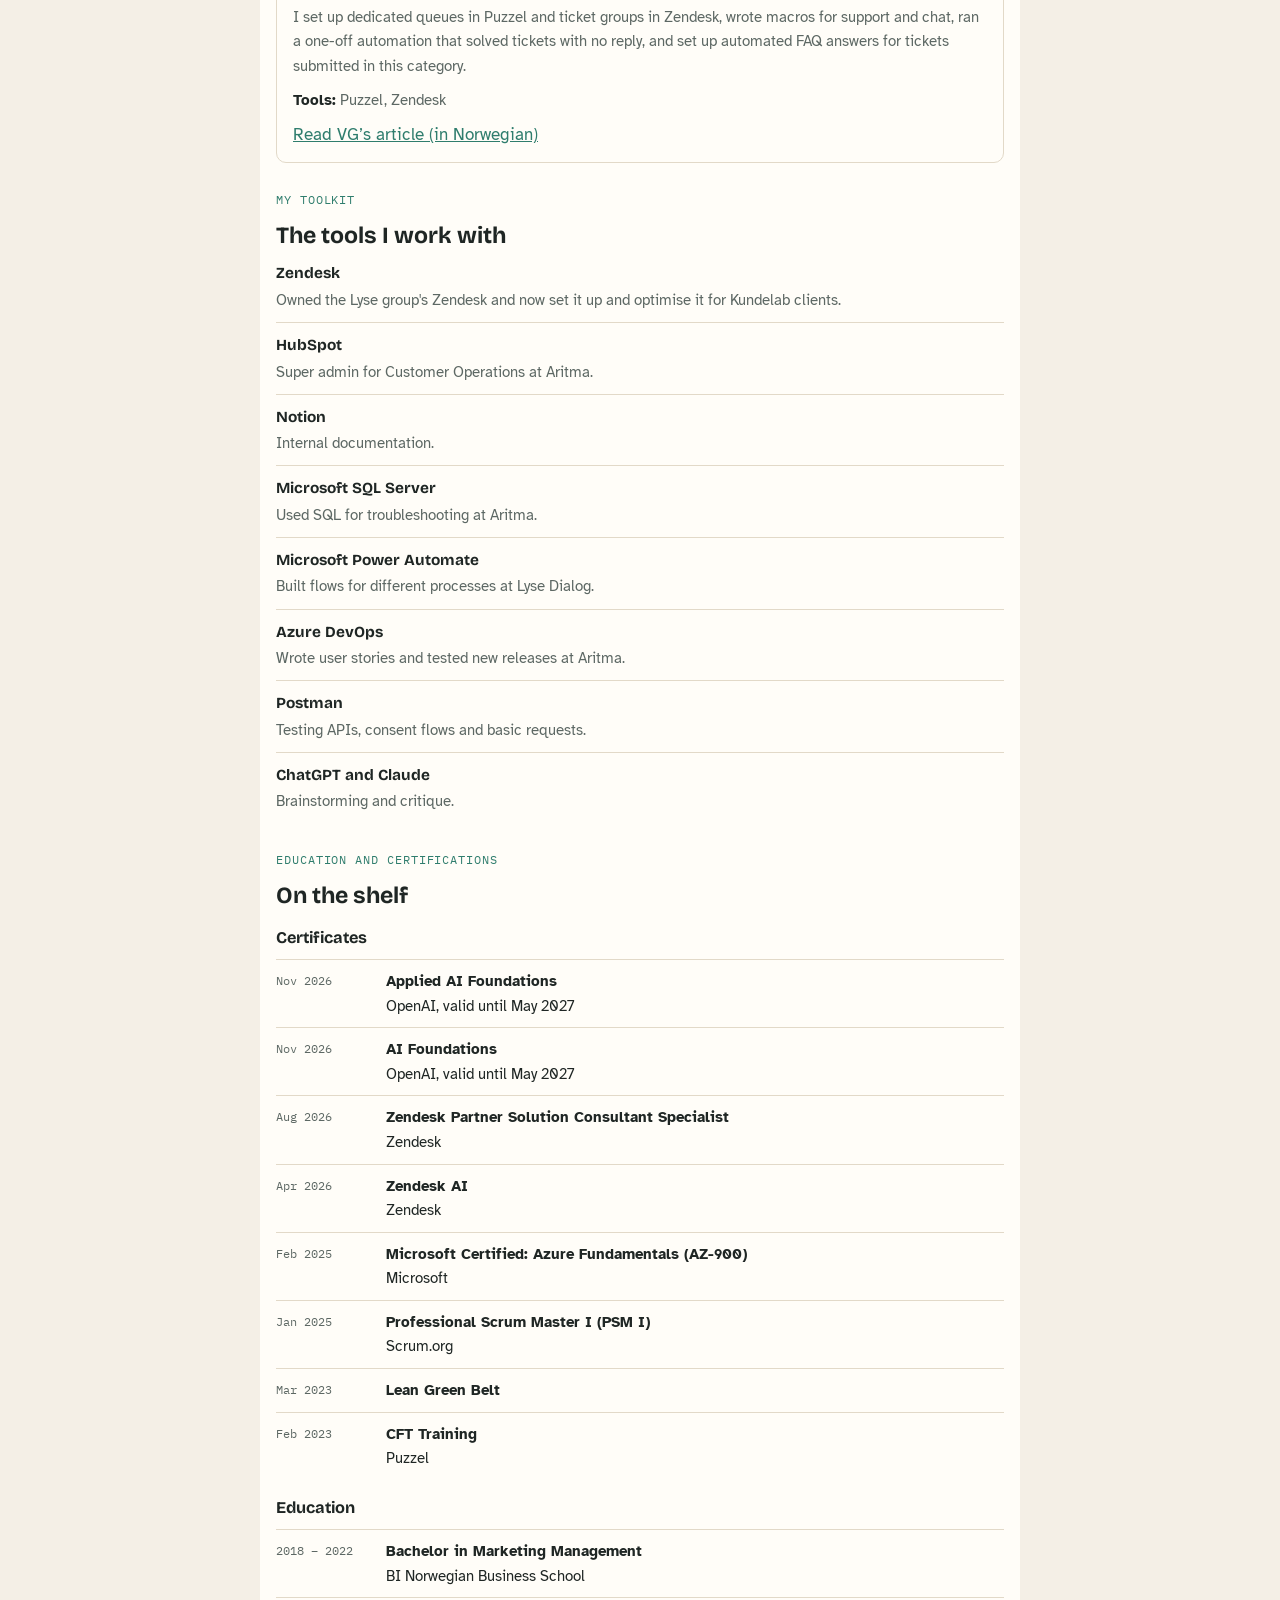
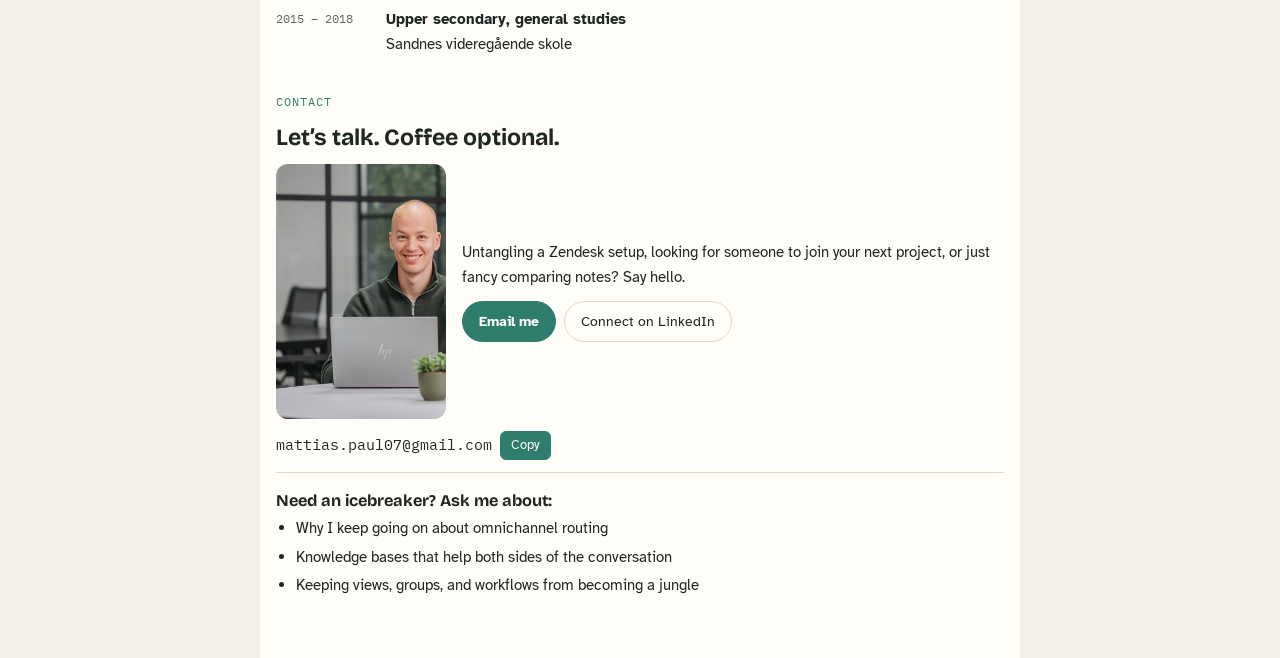
==== commit 85aabbdf: "feature: Vercel Web Analytics on both pages Cookie-free page view counting, visible only in the Verc" ====
--- a/resume.html
+++ b/resume.html
@@ -11,6 +11,9 @@
   <link rel="preconnect" href="https://fonts.gstatic.com" crossorigin>
   <link rel="stylesheet" href="https://fonts.googleapis.com/css2?family=Atkinson+Hyperlegible:wght@400;700&family=Bricolage+Grotesque:opsz,wght@12..96,500;12..96,700&family=IBM+Plex+Mono:wght@500&display=swap">
   <link rel="stylesheet" href="css/styles.css">
+  <!-- Vercel Web Analytics: cookie-free page view counting, visible only in the Vercel dashboard -->
+  <script>window.va = window.va || function () { (window.vaq = window.vaq || []).push(arguments); };</script>
+  <script defer src="/_vercel/insights/script.js"></script>
 </head>
 <body class="resume-page">
   <header class="topbar">
--- a/css/styles.css
+++ b/css/styles.css
@@ -89,6 +89,10 @@
 }
 
 /* contact */
+.contact-hero{display:grid; grid-template-columns:minmax(120px,170px) minmax(0,1fr); gap:16px; align-items:center}
+.contact-photo{width:100%; height:auto; aspect-ratio:2/3; object-fit:cover; object-position:70% 30%; border-radius:12px; display:block; background:var(--chip)}
+.contact-text{display:grid; gap:12px; min-width:0}
+@media (max-width:420px){ .contact-hero{grid-template-columns:110px minmax(0,1fr); gap:12px} }
 .contact-actions{display:flex; flex-wrap:wrap; gap:8px}
 .contact-actions a{display:inline-flex; align-items:center; min-height:40px; padding:8px 16px}
 .copyrow .btn.small{padding:3px 10px; font-size:.82rem}
@@ -177,6 +181,12 @@
 }
 @media (min-width:861px) and (max-width:959px){ .cta .long{display:none} }
 
+/* desktop: the room stays in view while the panel scrolls */
+@media (min-width:861px){
+  .scene{position:sticky; top:var(--header-h, 58px); align-self:start; max-height:calc(100vh - var(--header-h, 58px))}
+  #room{max-height:calc(100vh - var(--header-h, 58px) - 70px)}
+}
+
 /* phone */
 @media (max-width:860px){
   .body{grid-template-columns:1fr; min-height:0}
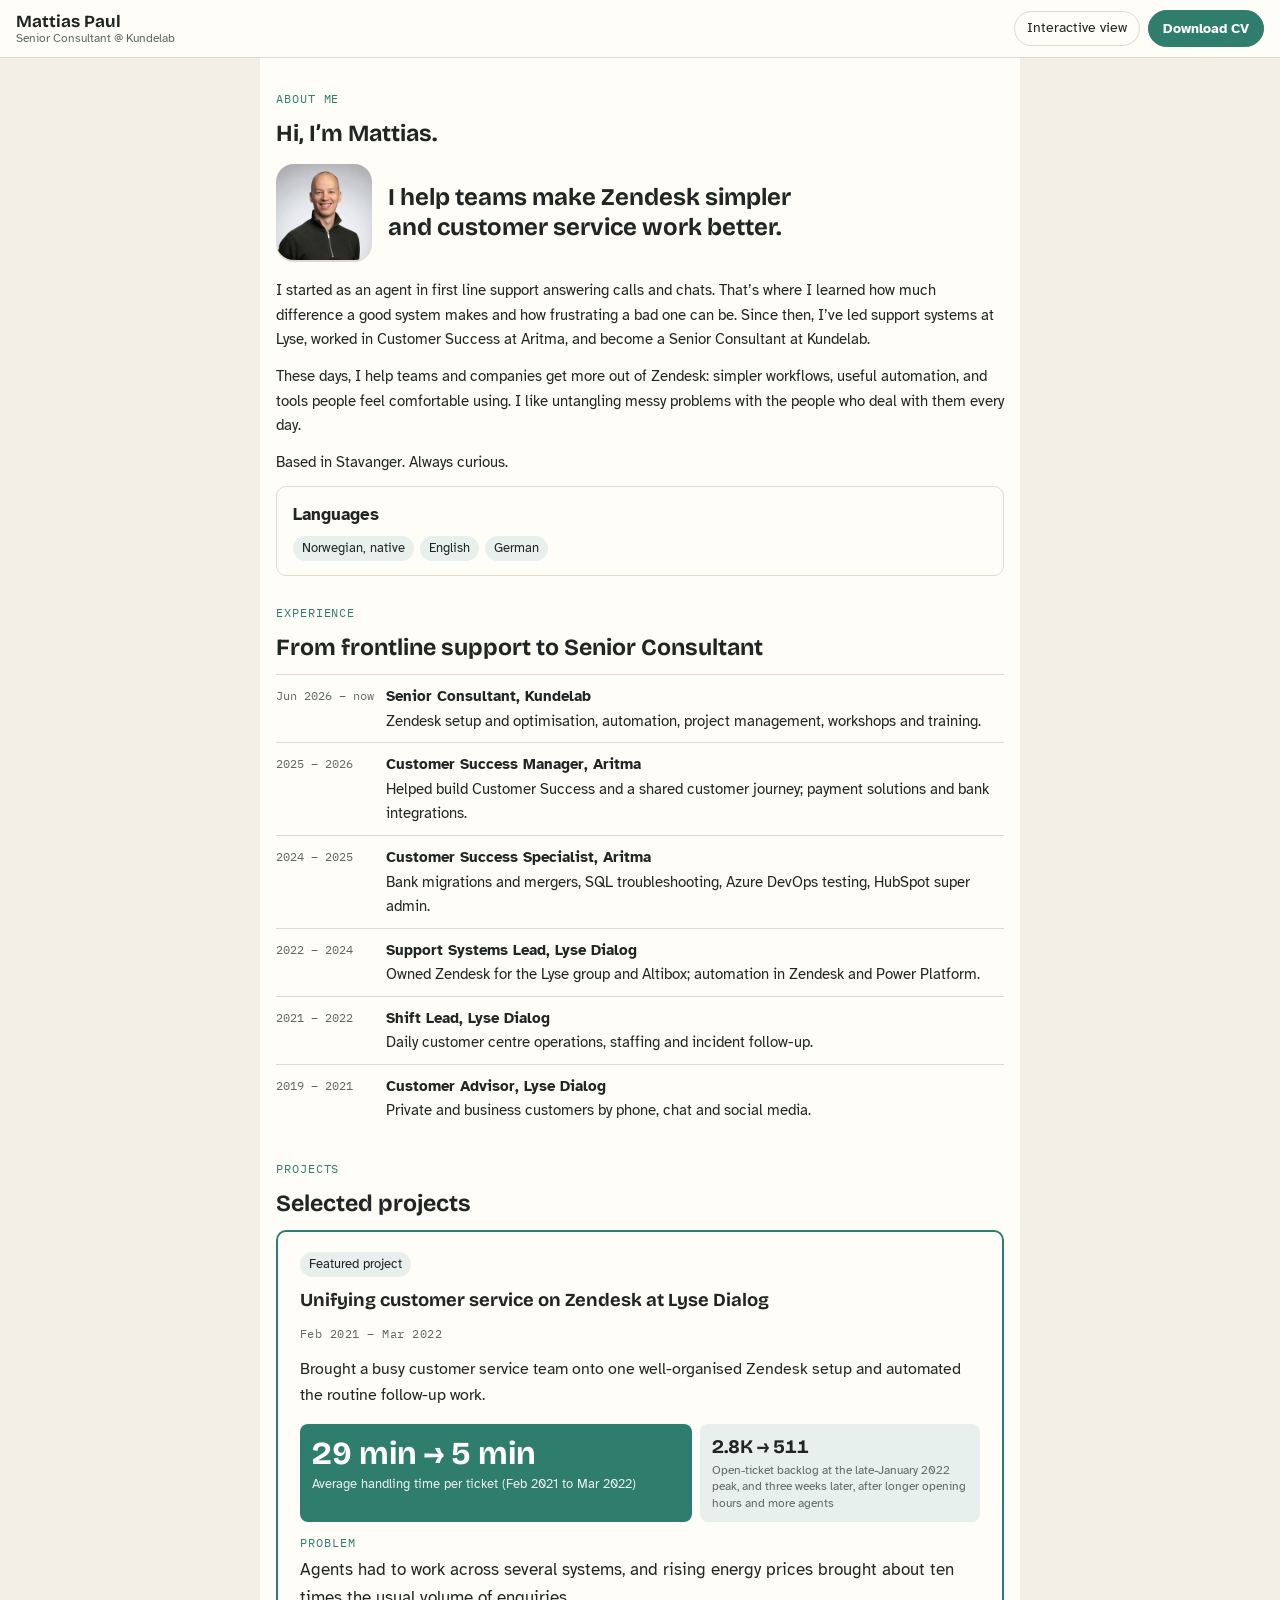
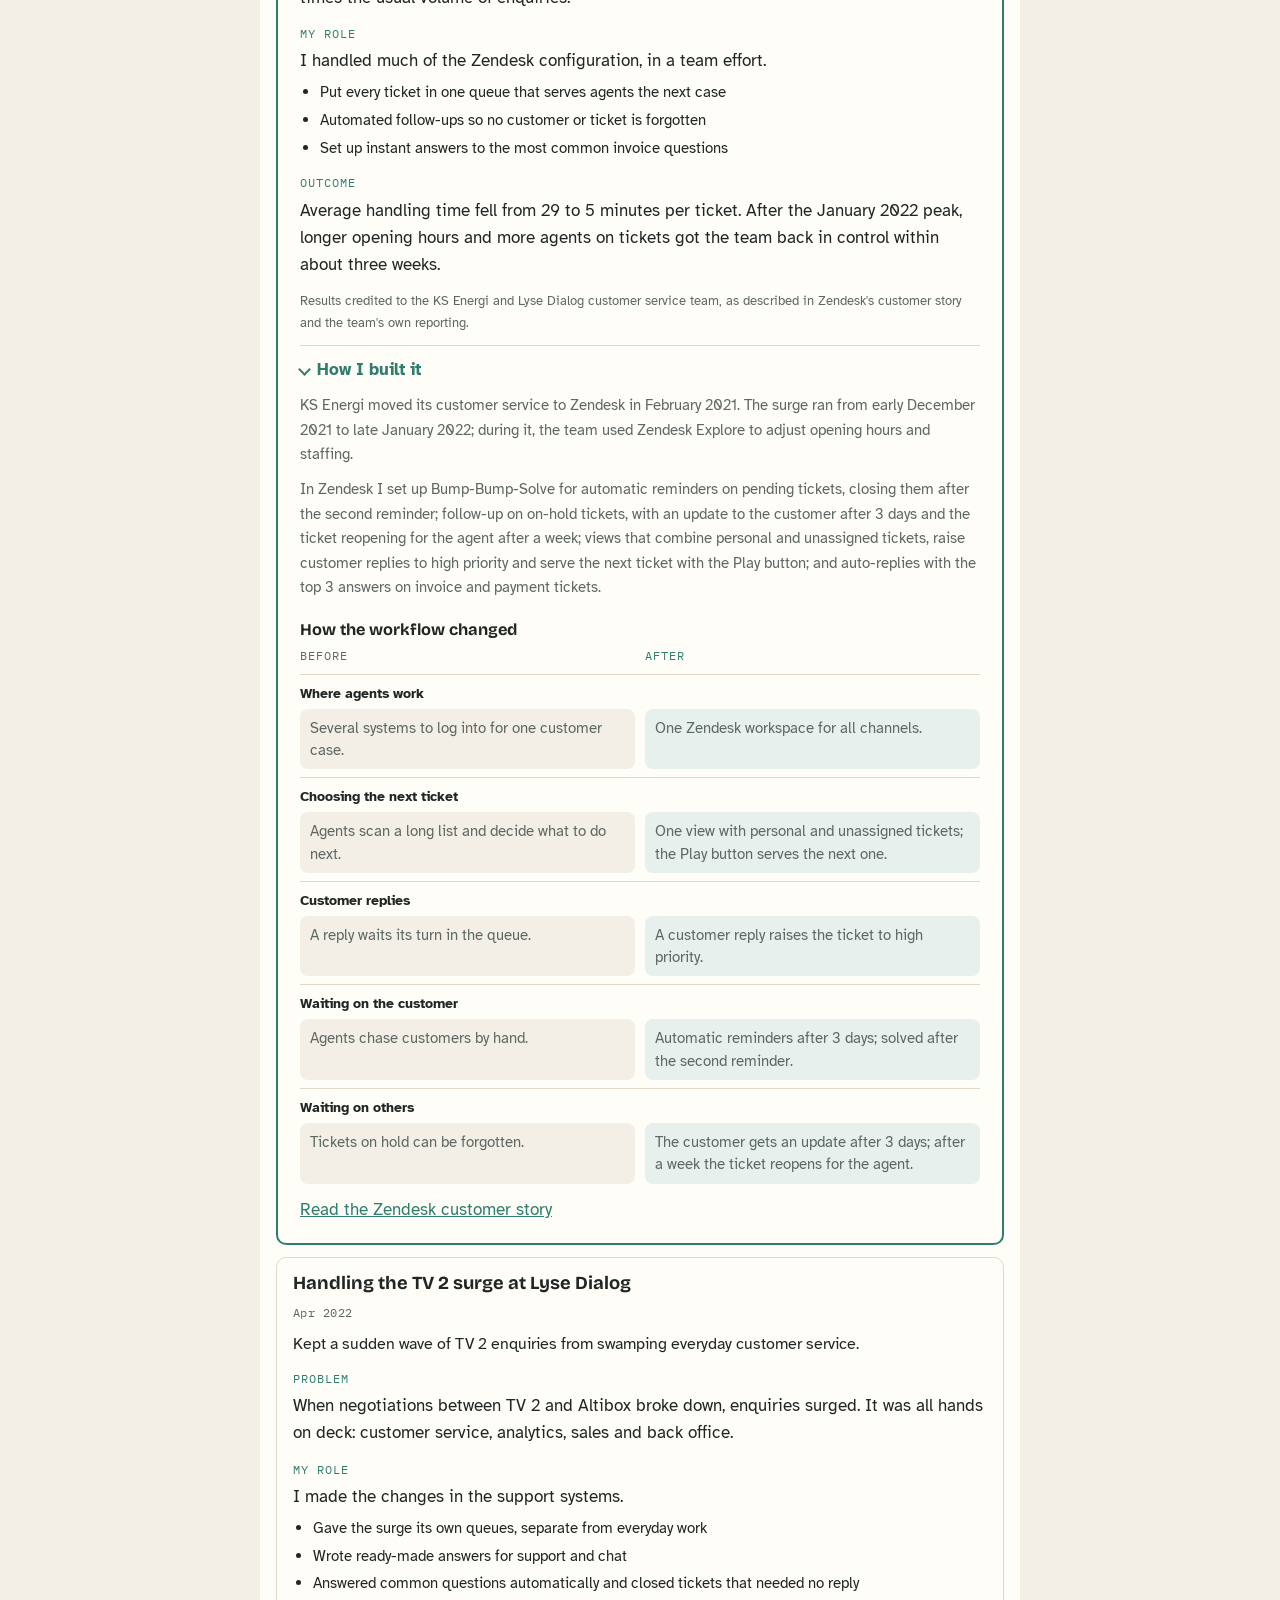
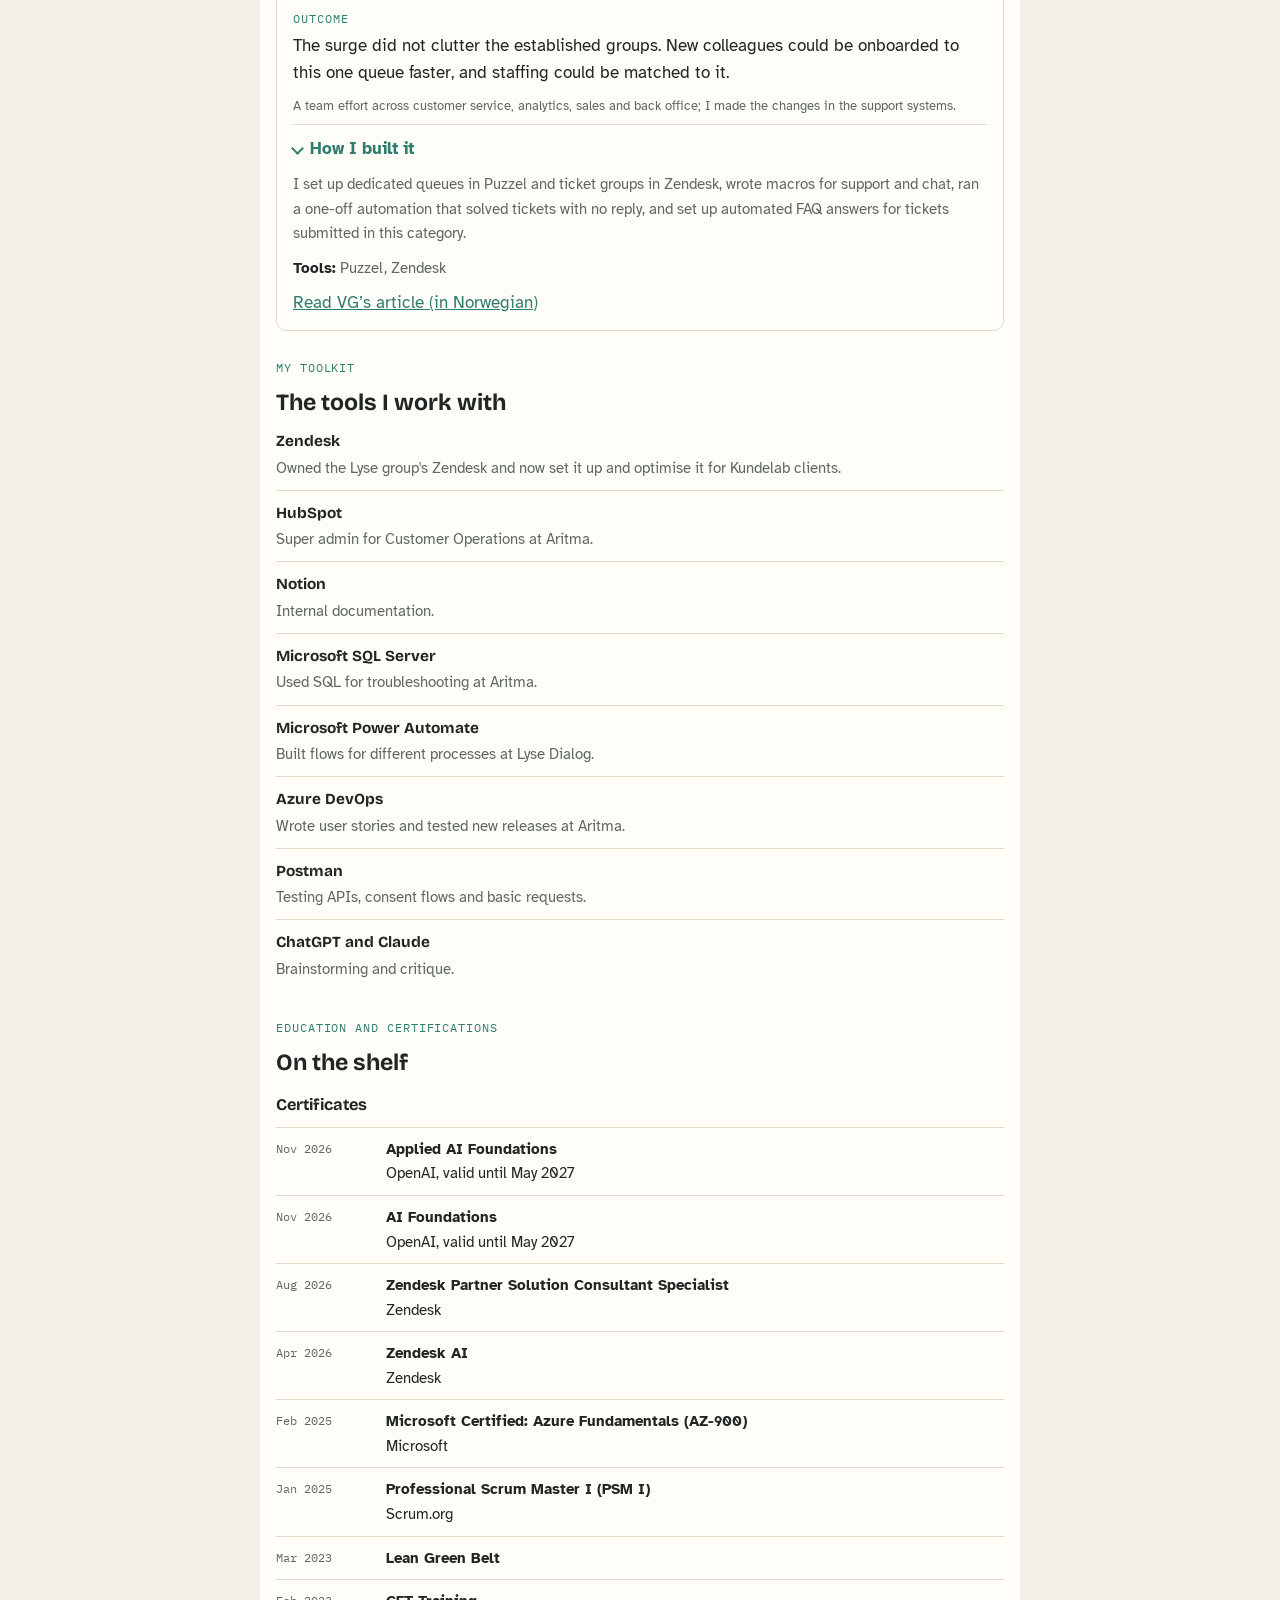
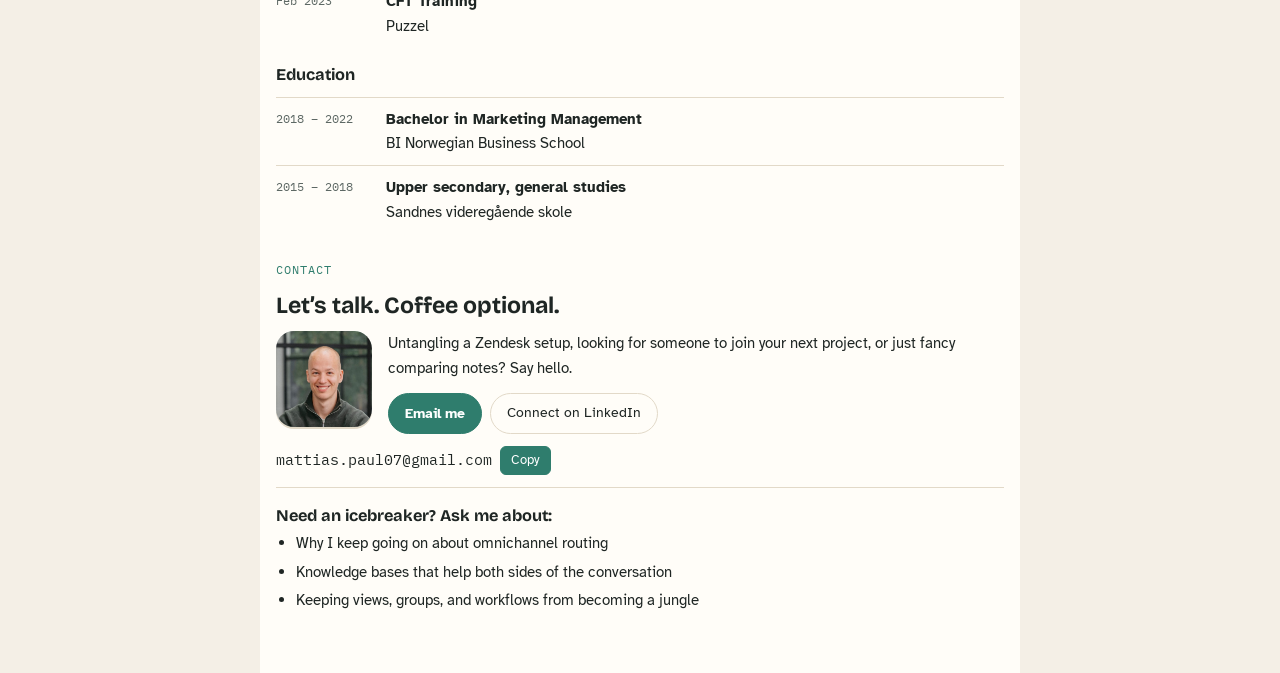
==== commit 487e8c25: "feature: clearer opening, featured work, wider reading panel, better phone layout - About opens with" ====
--- a/resume.html
+++ b/resume.html
@@ -3,7 +3,7 @@
 <head>
   <meta charset="utf-8">
   <meta name="viewport" content="width=device-width, initial-scale=1">
-  <title>Mattias Paul, simple view</title>
+  <title>Mattias Paul, reading view</title>
   <meta name="description" content="Mattias Paul, Senior Consultant at Kundelab: experience, projects, toolkit and contact in one simple page.">
   <link rel="icon" href="assets/favicon.svg?v=2" type="image/svg+xml">
   <link rel="apple-touch-icon" href="assets/apple-touch-icon.png">
@@ -24,7 +24,7 @@
     </div>
   </header>
   <main class="resume panel" id="resume">
-    <h1 class="visually-hidden">Mattias Paul, simple view</h1>
+    <h1 class="visually-hidden">Mattias Paul, reading view</h1>
   </main>
   <script src="js/content.js"></script>
   <script src="js/render.js"></script>
--- a/css/styles.css
+++ b/css/styles.css
@@ -88,11 +88,25 @@
   .ba-after .ba-tag{color:var(--accent)}
 }
 
+/* about: next steps and featured work */
+.next-steps{display:flex; flex-wrap:wrap; gap:8px}
+.next-steps a{display:inline-flex; align-items:center; min-height:40px; padding:8px 16px}
+.featured-work{gap:8px}
+.featured-work .title{font-size:1.08rem}
+.fw-result{display:flex; align-items:baseline; gap:10px; flex-wrap:wrap; padding:10px 12px; border-radius:8px; background:var(--chip)}
+.fw-result b{font-family:var(--display); font-size:1.35rem; color:var(--accent); white-space:nowrap}
+.fw-result span{font-size:.84rem; color:var(--muted)}
+.fw-link{justify-self:start; display:inline-flex; padding:6px 14px}
+/* projects: dates and summaries */
+.period{font-family:var(--mono); font-size:.76rem; color:var(--muted); letter-spacing:.04em}
+.card .summary{font-size:1rem; margin:2px 0 4px}
+
 /* contact */
-.contact-hero{display:grid; grid-template-columns:minmax(120px,170px) minmax(0,1fr); gap:16px; align-items:center}
-.contact-photo{width:100%; height:auto; aspect-ratio:2/3; object-fit:cover; object-position:70% 30%; border-radius:12px; display:block; background:var(--chip)}
+/* same size and shape as the portrait in About me */
+.contact-hero{display:grid; grid-template-columns:auto minmax(0,1fr); gap:16px; align-items:start}
+.contact-photo{width:96px; height:96px; object-fit:cover; object-position:50% 30%; border-radius:18px; display:block; box-shadow:0 2px 0 var(--line); background:var(--chip)}
+@media (max-width:860px){ .contact-photo{width:64px; height:64px; border-radius:14px} }
 .contact-text{display:grid; gap:12px; min-width:0}
-@media (max-width:420px){ .contact-hero{grid-template-columns:110px minmax(0,1fr); gap:12px} }
 .contact-actions{display:flex; flex-wrap:wrap; gap:8px}
 .contact-actions a{display:inline-flex; align-items:center; min-height:40px; padding:8px 16px}
 .copyrow .btn.small{padding:3px 10px; font-size:.82rem}
@@ -181,6 +195,13 @@
 }
 @media (min-width:861px) and (max-width:959px){ .cta .long{display:none} }
 
+/* desktop: wider reading panel for Projects and Experience, readable line length everywhere */
+@media (min-width:861px){
+  body.panel-wide .body{grid-template-columns:minmax(0,0.67fr) minmax(0,1fr)}
+  .panel > *{max-width:46rem}
+}
+.mobile-intro,.room-toggle{display:none}
+
 /* desktop: the room stays in view while the panel scrolls */
 @media (min-width:861px){
   .scene{position:sticky; top:var(--header-h, 58px); align-self:start; max-height:calc(100vh - var(--header-h, 58px))}
@@ -188,6 +209,21 @@
 }
 
 /* phone */
+@media (max-width:860px){
+  .mobile-intro{display:grid; grid-template-columns:auto minmax(0,1fr); gap:12px; align-items:center}
+  .mobile-intro .portrait{width:64px; height:64px; border-radius:14px}
+  .mobile-intro p{font-size:.98rem}
+  .panel .intro-card{display:none}   /* the intro above the room already shows portrait and headline */
+  .room-frame{max-height:200px; overflow:hidden; position:relative; border-radius:12px; transition:max-height .35s ease}
+  .room-frame::after{content:""; position:absolute; inset:auto 0 0 0; height:56px; background:linear-gradient(transparent, var(--bg)); pointer-events:none}
+  body.room-open .room-frame{max-height:900px}
+  body.room-open .room-frame::after{display:none}
+  .room-toggle{display:block; justify-self:center; margin-top:-4px; font:inherit; font-size:.92rem; padding:8px 16px; border-radius:999px; border:1px solid var(--accent); background:var(--panel); color:var(--accent); cursor:pointer}
+  .nav{flex-wrap:wrap !important; overflow:visible !important}
+  .nav button svg{display:none}
+  .nav button,.nav-view{padding:5px 11px !important}
+}
+@media (max-width:860px) and (prefers-reduced-motion: reduce){ .room-frame{transition:none} }
 @media (max-width:860px){
   .body{grid-template-columns:1fr; min-height:0}
   .topbar{gap:8px}
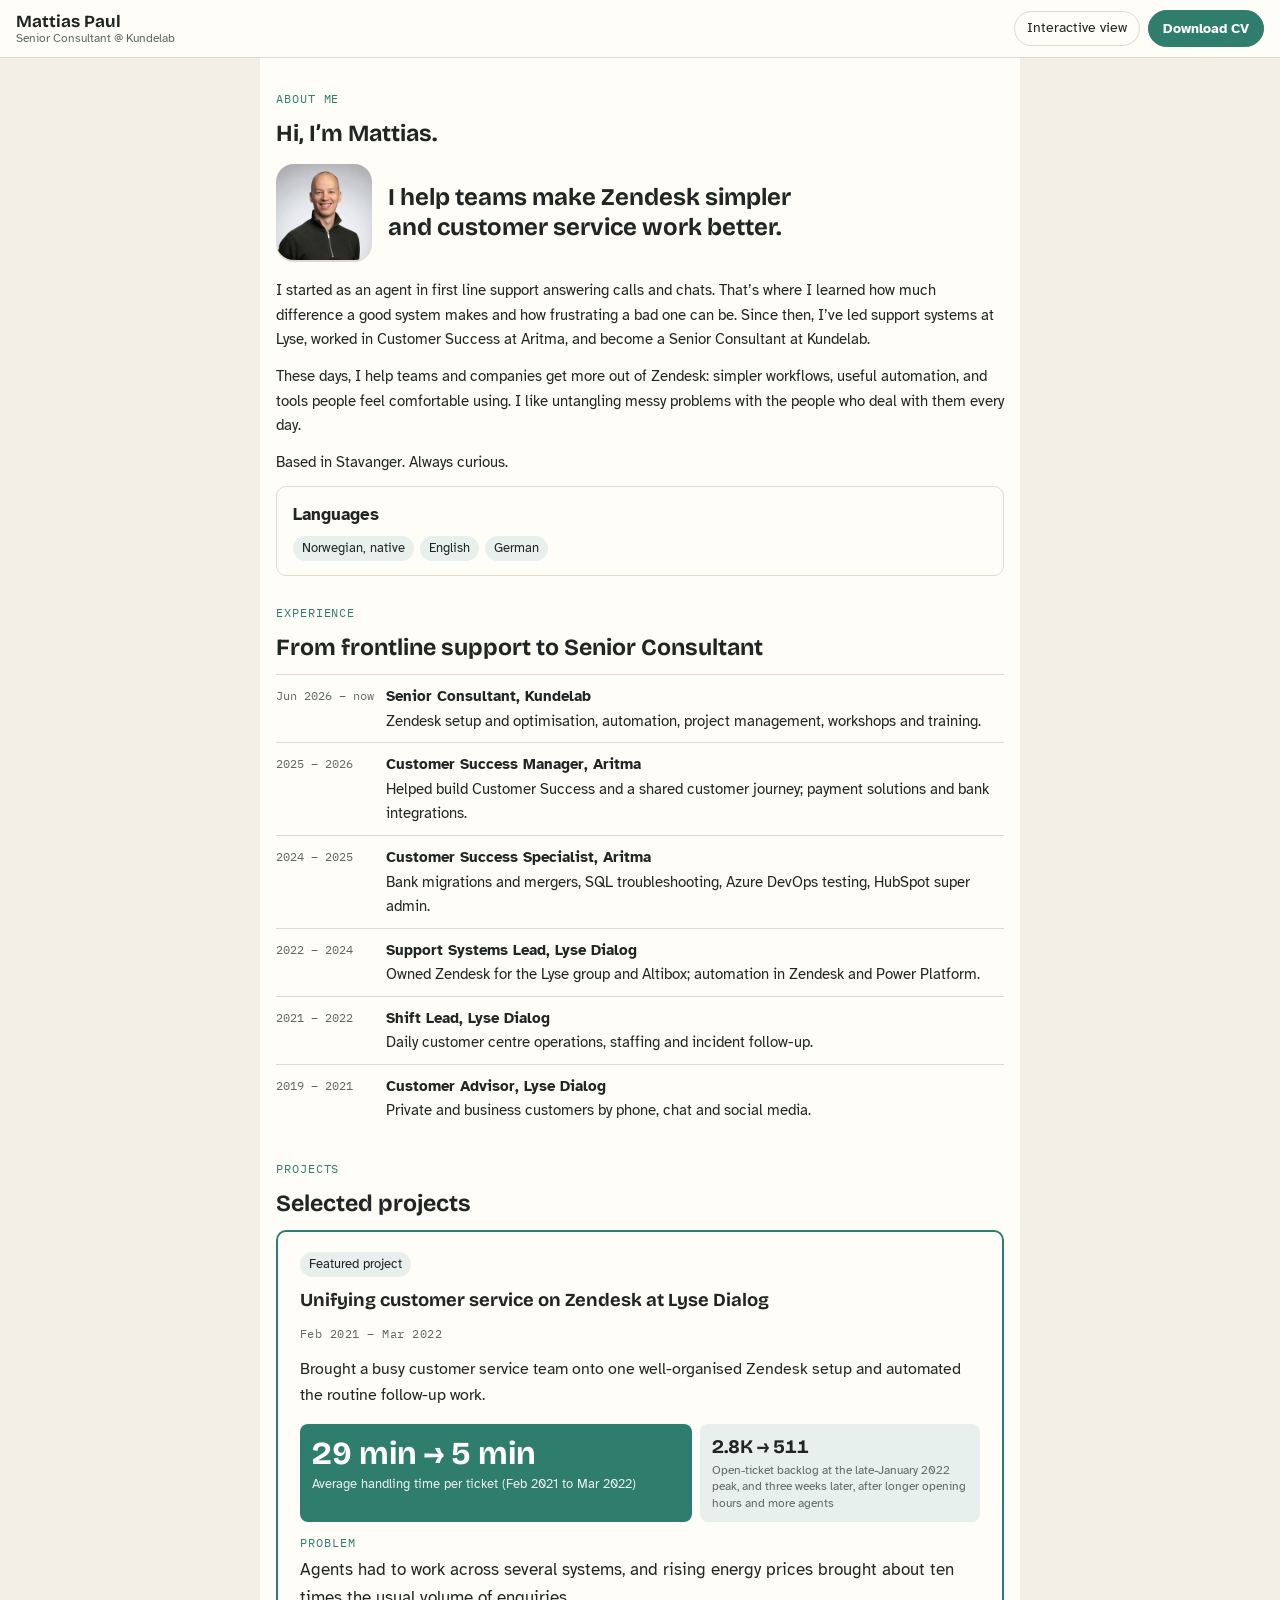
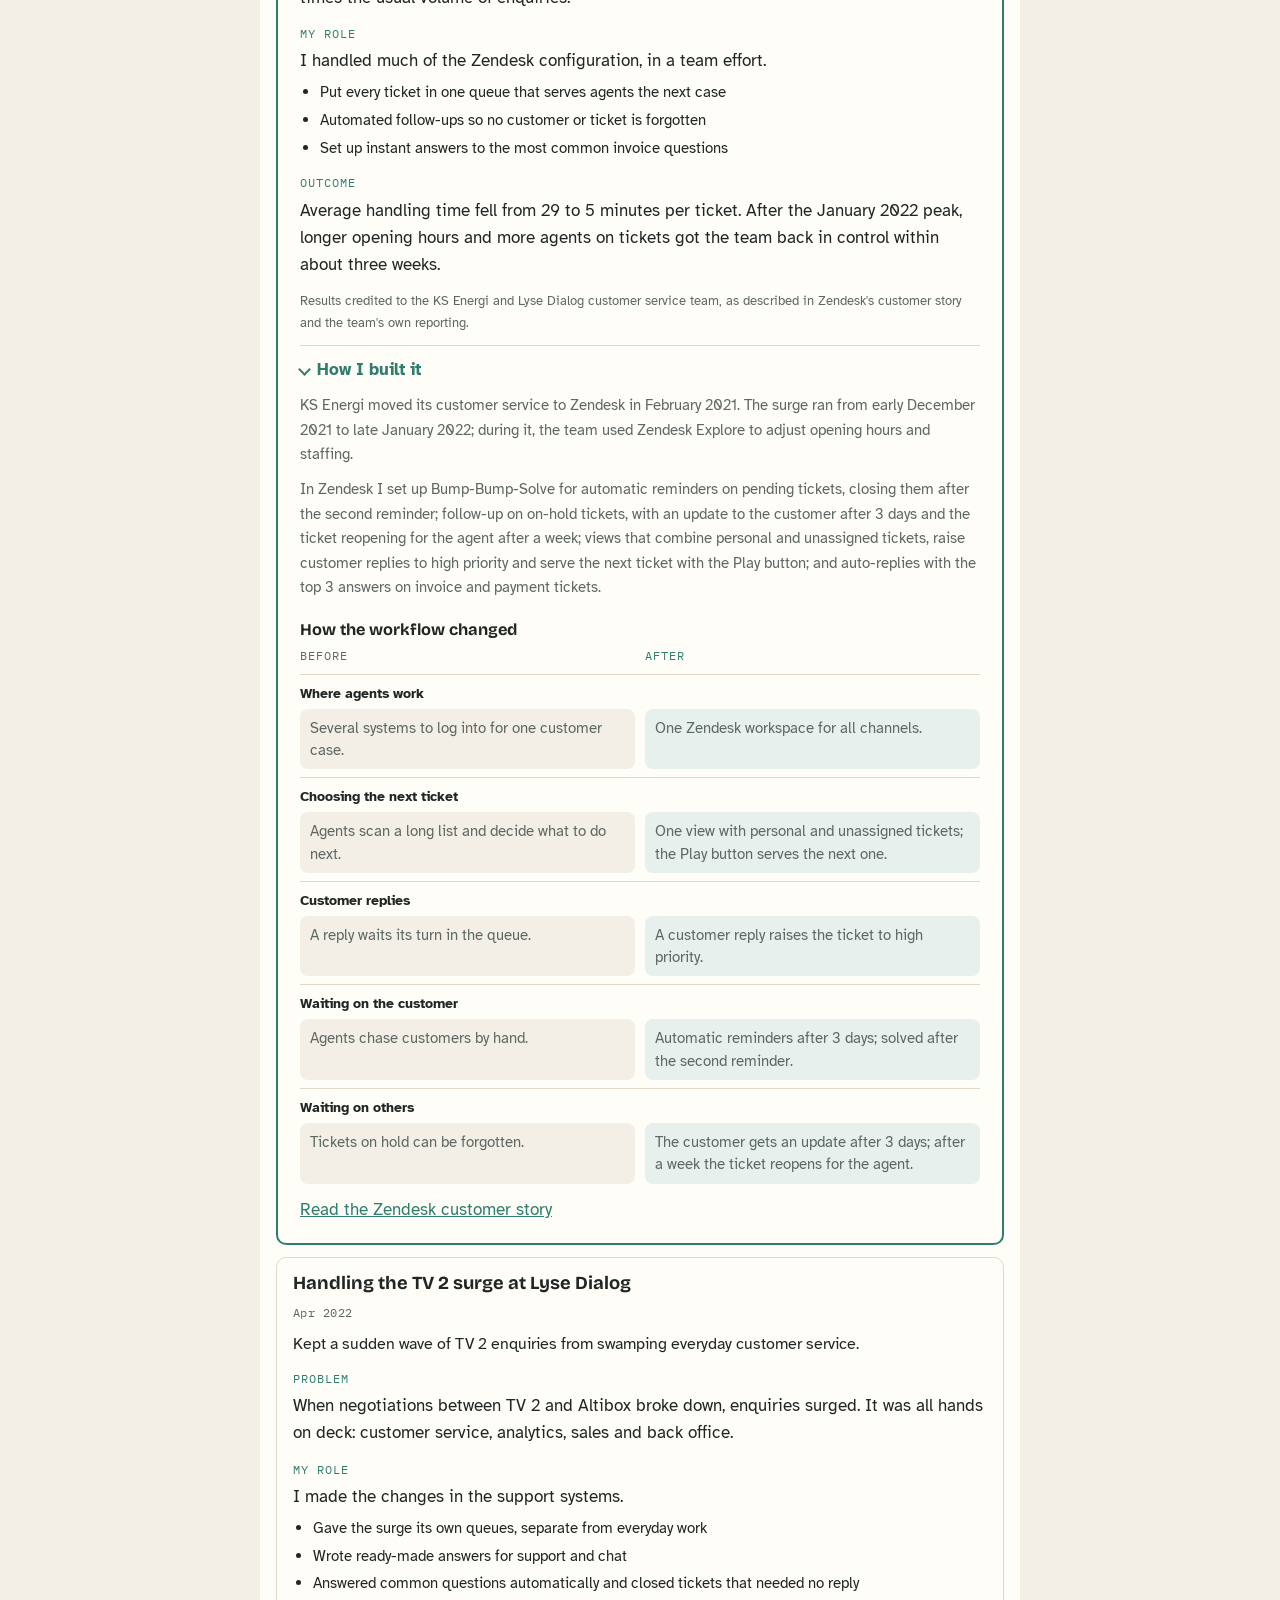
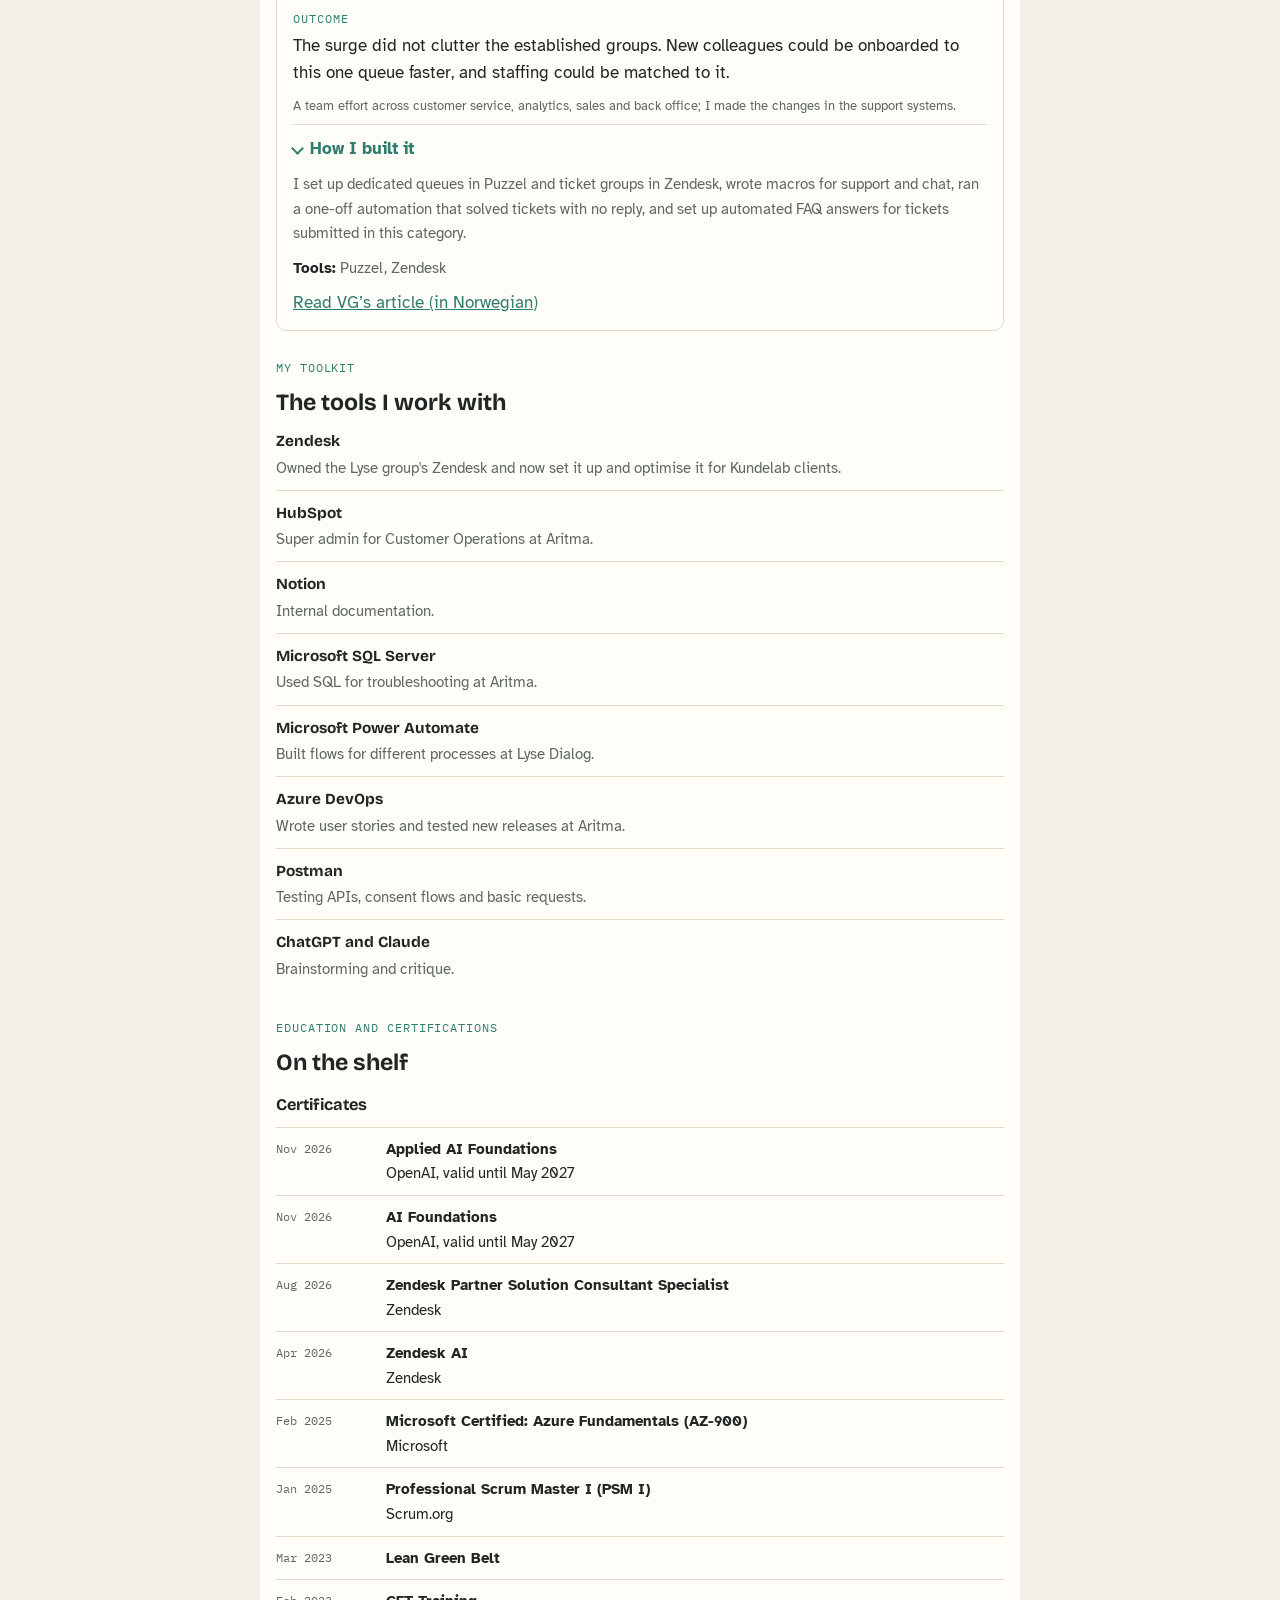
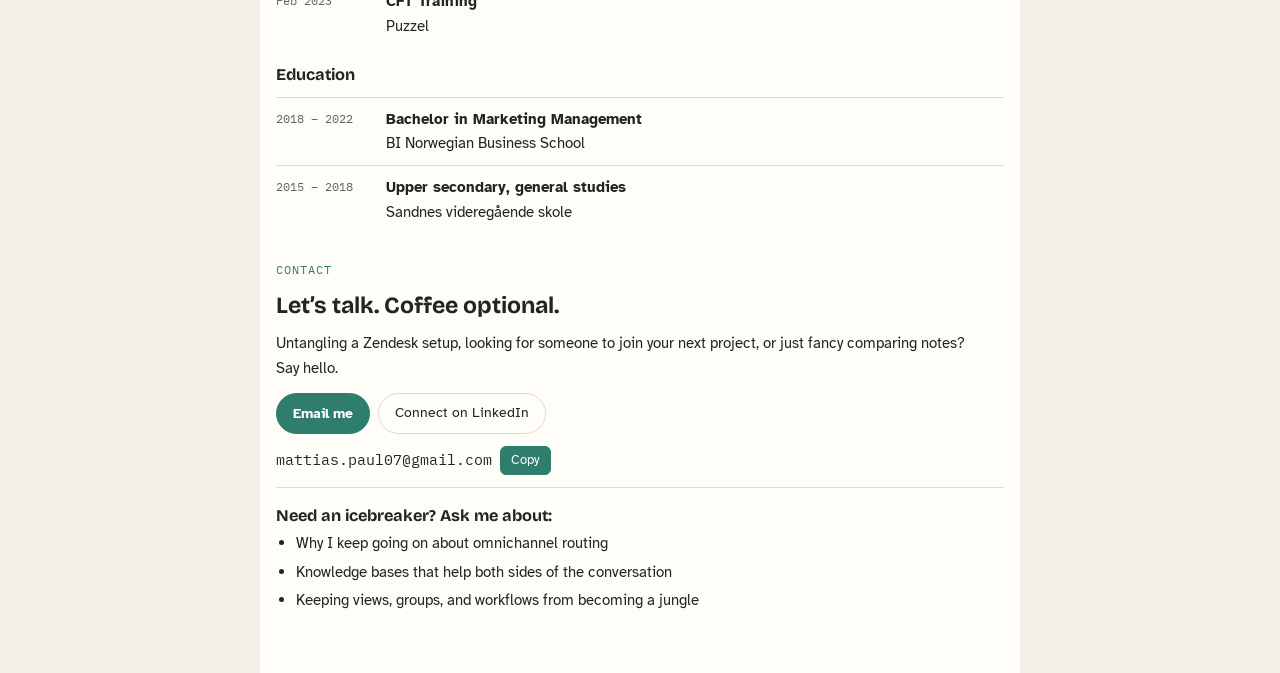
==== commit 6872d0d3: "content: CV PDF links to the website with utm_source=cv Co-Authored-By: Claude Opus 5.5 <noreply@ant" ====
--- a/resume.html
+++ b/resume.html
@@ -25,6 +25,7 @@
   </header>
   <main class="resume panel" id="resume">
     <h1 class="visually-hidden">Mattias Paul, reading view</h1>
+    <p class="print-only cv-site">Interactive version: <a href="https://mattiaspaul.app/?utm_source=cv">mattiaspaul.app</a></p>
   </main>
   <script src="js/content.js"></script>
   <script src="js/render.js"></script>
--- a/css/styles.css
+++ b/css/styles.css
@@ -197,7 +197,6 @@
 
 /* desktop: wider reading panel for Projects and Experience, readable line length everywhere */
 @media (min-width:861px){
-  body.panel-wide .body{grid-template-columns:minmax(0,0.67fr) minmax(0,1fr)}
   .panel > *{max-width:46rem}
 }
 .mobile-intro,.room-toggle{display:none}
@@ -238,6 +237,8 @@
 }
 
 /* résumé view */
+.print-only{display:none}
+@media print{ .print-only{display:block} .cv-site{font-size:.9rem; margin:0} }
 .resume{max-width:760px; margin:0 auto; padding:32px max(16px, env(safe-area-inset-left)) 60px; display:grid; gap:28px}
 .resume section{display:grid; gap:12px}
 @media print{
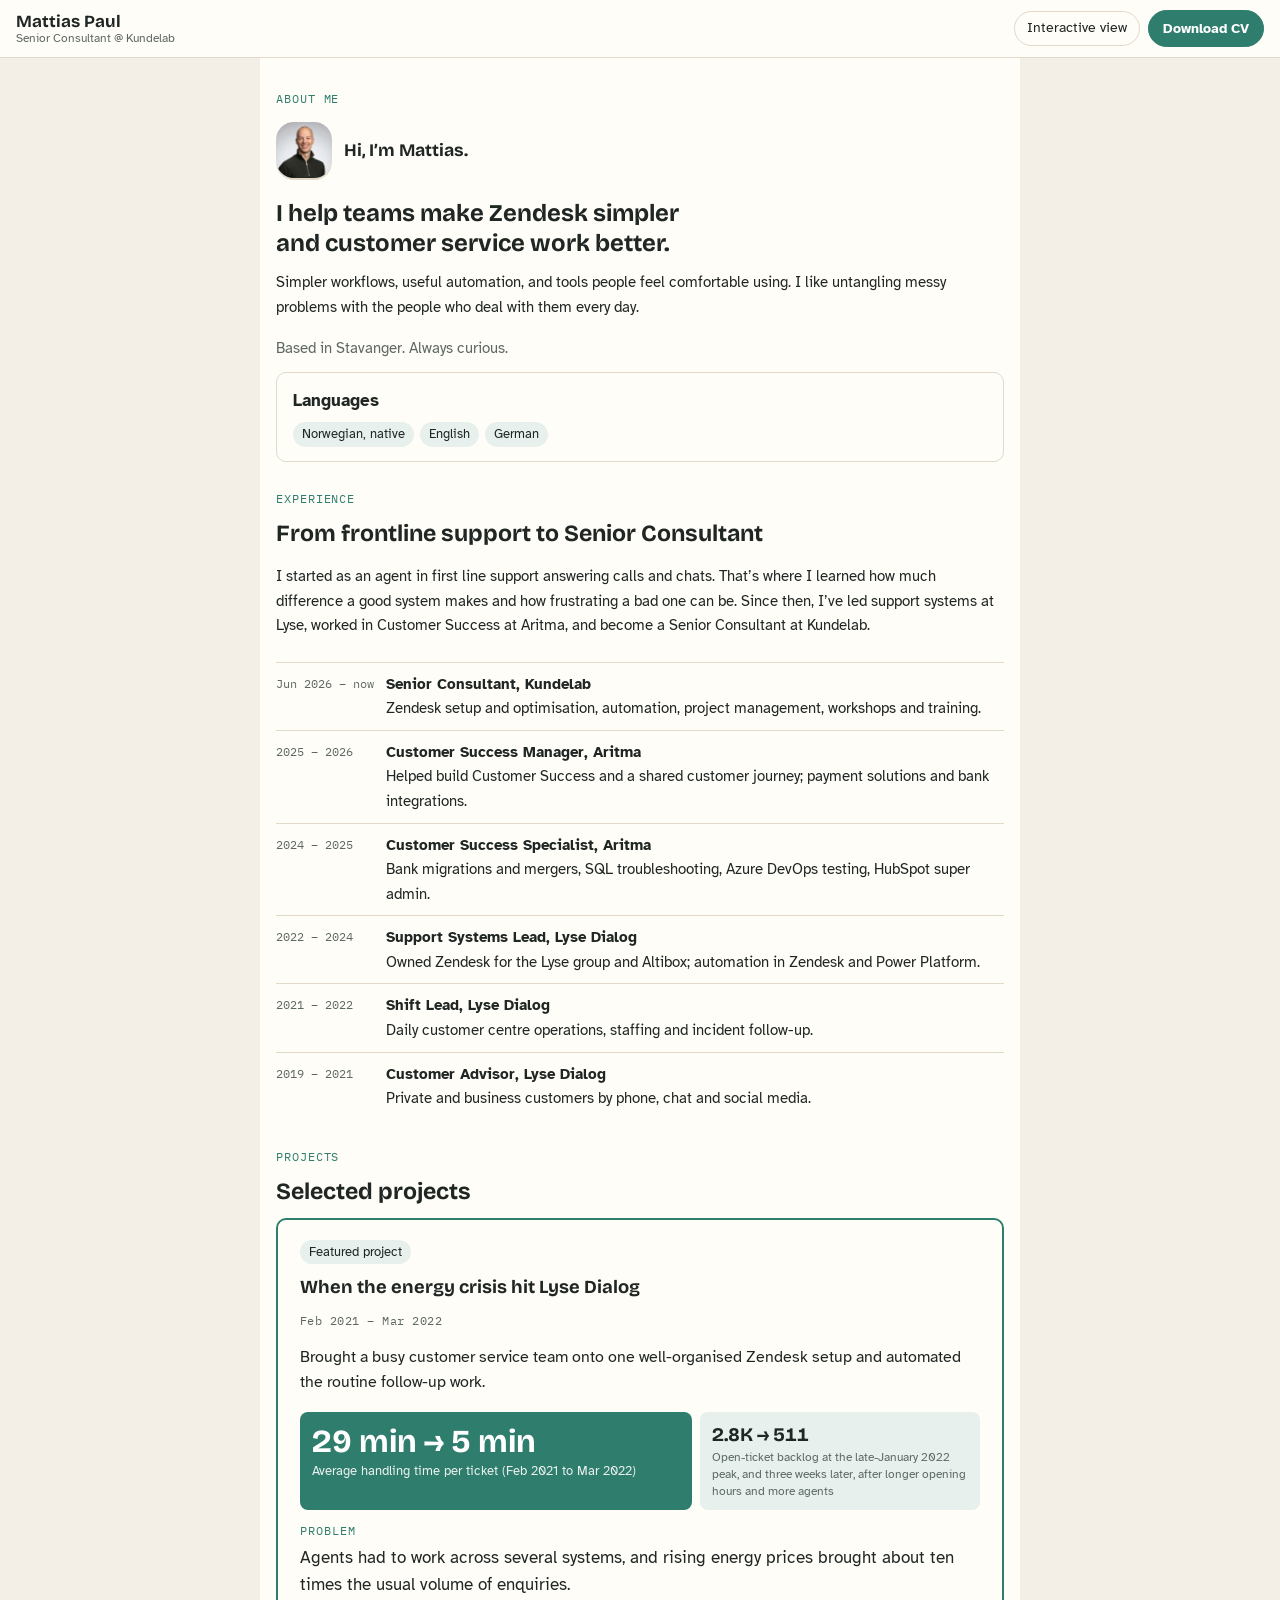
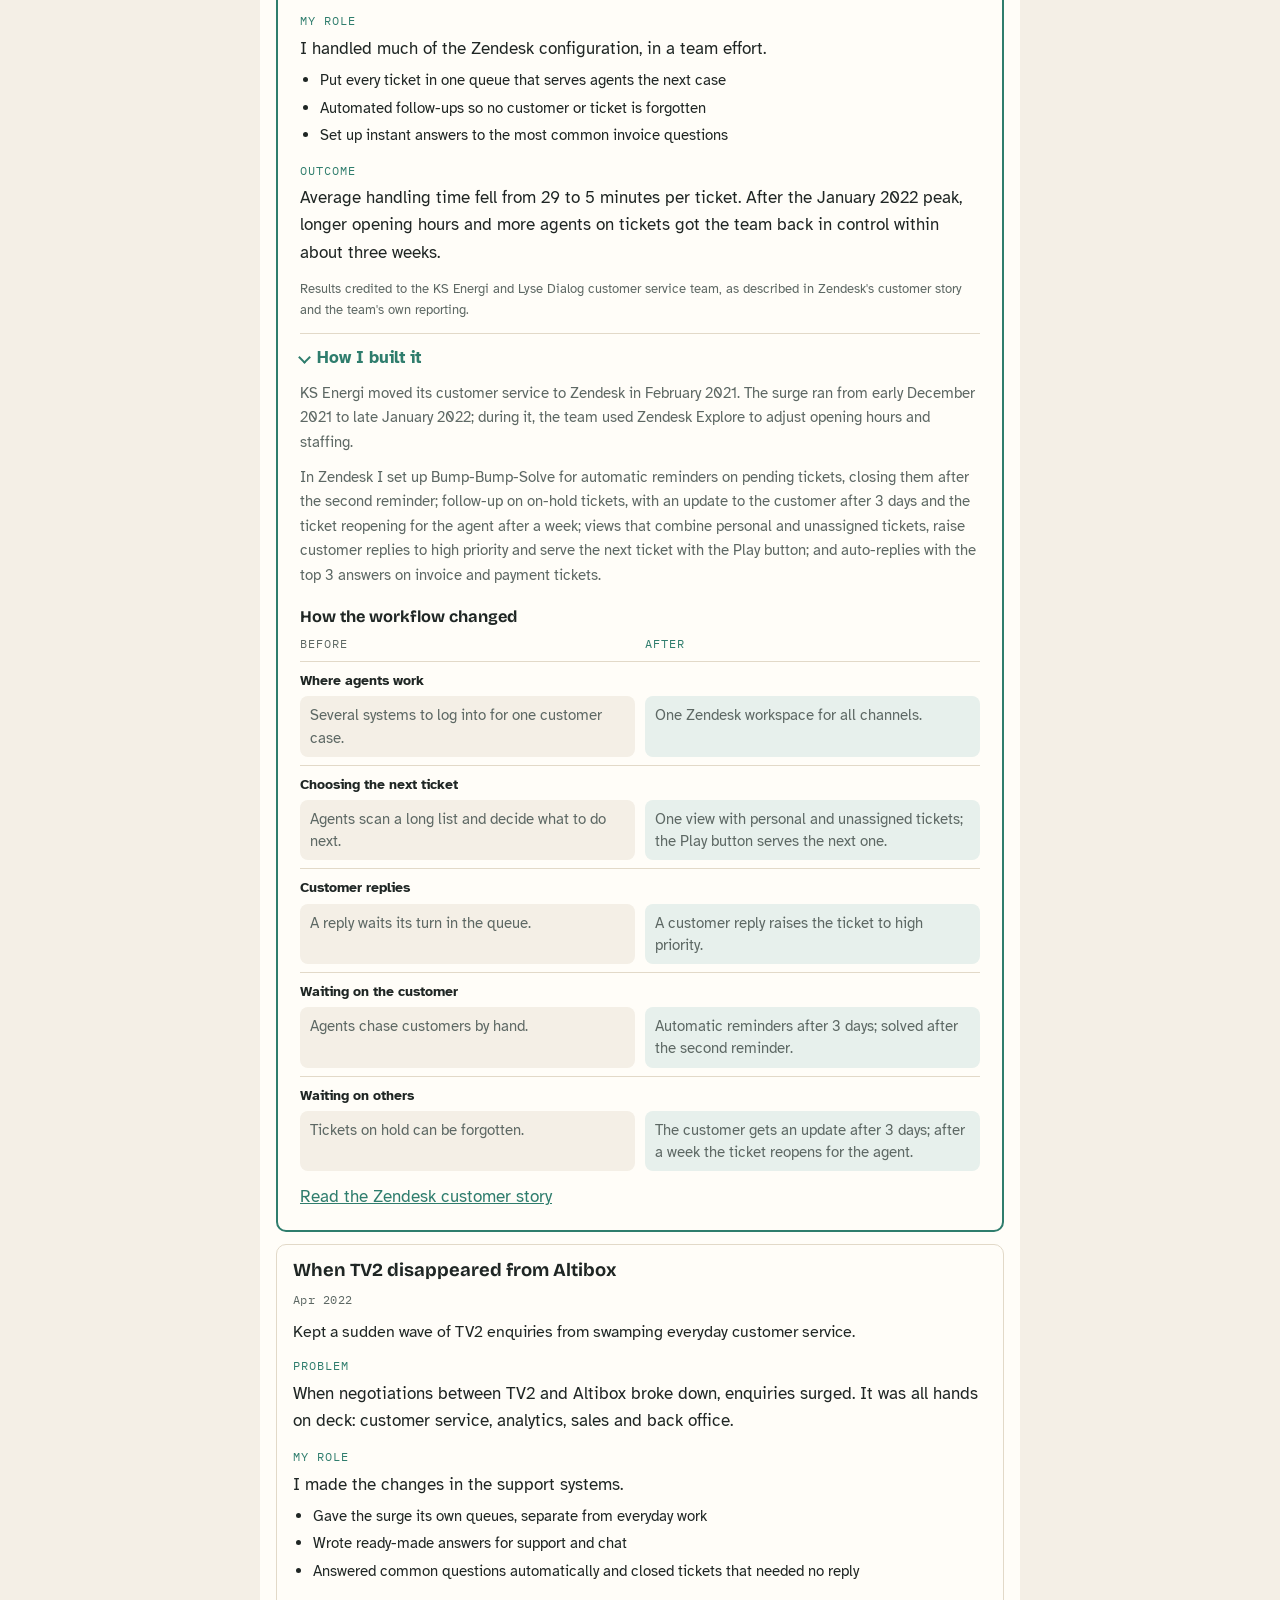
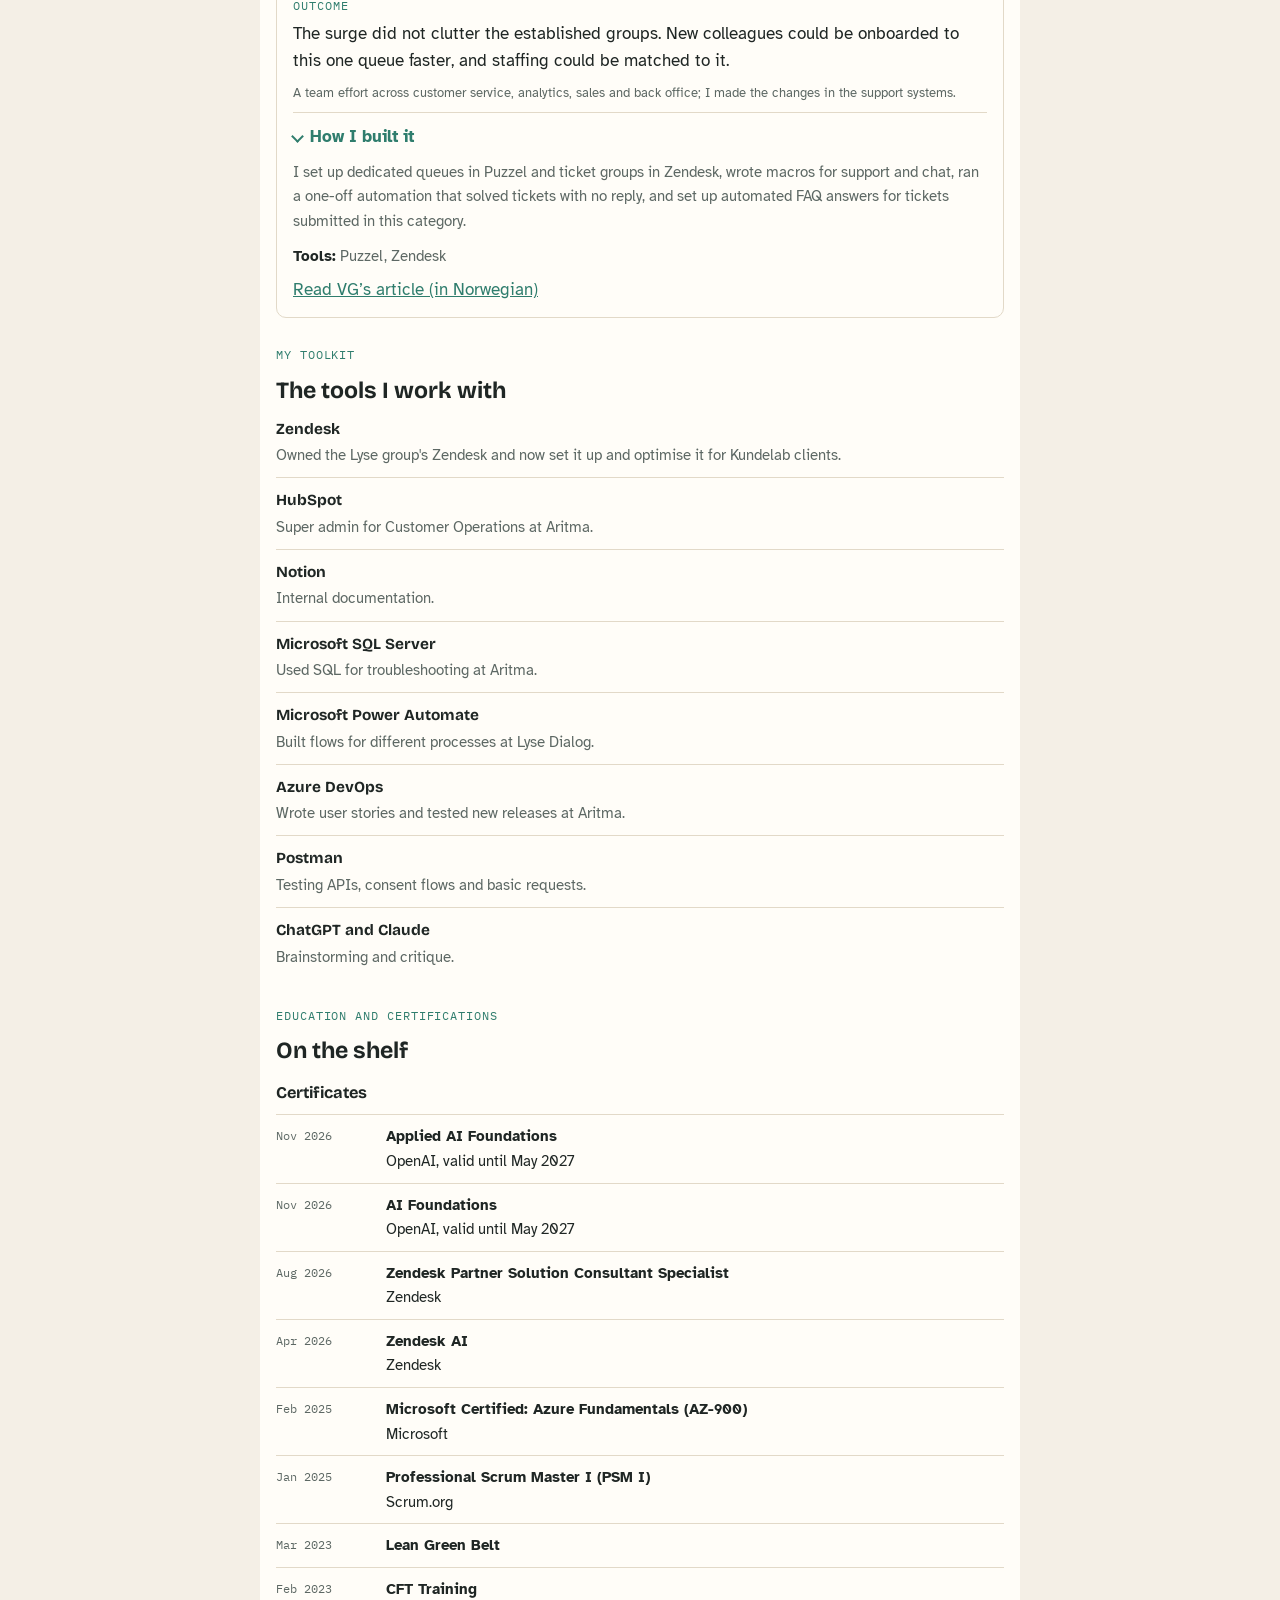
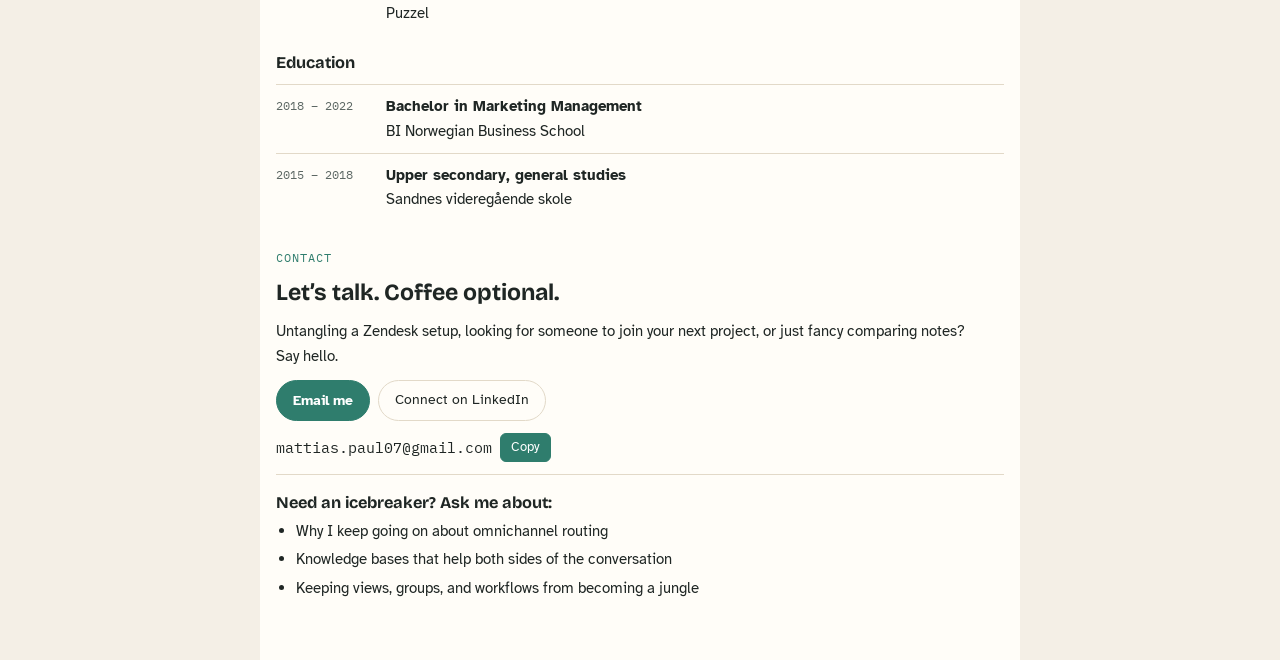
==== commit 99197b61: "Add Norwegian CV and bilingual reading view; Norwegian wording fixes Co-Authored-By: Claude Opus 5.5" ====
--- a/resume.html
+++ b/resume.html
@@ -19,23 +19,27 @@
   <header class="topbar">
     <div class="brand">Mattias Paul<small>Senior Consultant @ Kundelab</small></div>
     <div class="actions">
-      <a class="ghost" href="index.html">Interactive view</a>
-      <a class="cta" href="assets/Mattias-Paul-CV.pdf" download>Download CV</a>
+      <a class="ghost" href="index.html" data-i18n="interactiveView">Interactive view</a>
+      <a class="cta" href="assets/Mattias-Paul-CV.pdf" download data-cv data-i18n="cvButton">Download CV</a>
     </div>
   </header>
   <main class="resume panel" id="resume">
-    <h1 class="visually-hidden">Mattias Paul, reading view</h1>
-    <p class="print-only cv-site">Interactive version: <a href="https://mattiaspaul.app/?utm_source=cv">mattiaspaul.app</a></p>
+    <h1 class="visually-hidden" data-i18n="readingTitle">Mattias Paul, reading view</h1>
+    <p class="print-only cv-site"><span data-i18n="interactiveVersion">Interactive version:</span> <a data-site href="https://mattiaspaul.app/?utm_source=cv">mattiaspaul.app</a></p>
   </main>
   <script src="js/content.js"></script>
+  <script src="js/content-no.js"></script>
+  <script src="js/i18n.js"></script>
   <script src="js/render.js"></script>
   <script>
     document.getElementById("resume").insertAdjacentHTML("beforeend", renderResume());
+    applyPageText();
+    document.title = PAGE_TEXT[SITE.lang].readingTitle;
     document.addEventListener("click", e => {
       const copy = e.target.closest("[data-copy]");
       if (!copy) return;
-      try { navigator.clipboard.writeText(copy.dataset.copy).then(() => { copy.textContent = "Copied"; }, () => { copy.textContent = "Select the address"; }); }
-      catch (_) { copy.textContent = "Select the address"; }
+      try { navigator.clipboard.writeText(copy.dataset.copy).then(() => { copy.textContent = SITE.ui.copied; }, () => { copy.textContent = SITE.ui.selectAddress; }); }
+      catch (_) { copy.textContent = SITE.ui.selectAddress; }
     });
   </script>
 </body>
--- a/css/styles.css
+++ b/css/styles.css
@@ -38,6 +38,7 @@
 .ghost{font-size:.88rem; padding:5px 12px; border-radius:999px; border:1px solid var(--line); color:var(--fg); text-decoration:none}
 .iconbtn{display:inline-grid; place-items:center; width:34px; height:34px; border-radius:999px; border:1px solid var(--line); background:none; color:var(--fg); cursor:pointer}
 .iconbtn svg{width:16px; height:16px}
+.iconbtn.lang{width:auto; min-width:34px; padding:0 8px; font:700 12px/1 inherit; letter-spacing:.04em}
 
 /* main layout */
 .body{display:grid; grid-template-columns:minmax(0,1.3fr) minmax(0,1fr); min-height:calc(100vh - 60px)}
@@ -50,8 +51,10 @@
 #room{width:100%; max-width:760px; height:auto; display:block; margin:0 auto; touch-action:manipulation}
 
 .visually-hidden{position:absolute; width:1px; height:1px; margin:-1px; padding:0; overflow:hidden; clip:rect(0 0 0 0); white-space:nowrap; border:0}
-.intro-card{display:grid; grid-template-columns:auto minmax(0,1fr); gap:16px; align-items:center; margin:4px 0 6px}
-.intro-card .headline{font-family:var(--display); font-weight:700; font-size:clamp(1.2rem, 2vw, 1.5rem); line-height:1.25; text-wrap:balance}
+.greeting{display:flex; align-items:center; gap:12px; margin:2px 0 4px}
+.greeting .portrait{width:56px; height:56px}
+.panel .greeting h2{font-size:1.1rem; margin:0}
+.panel .headline{margin:4px 0 0; font-family:var(--display); font-weight:700; font-size:clamp(1.2rem, 2vw, 1.5rem); line-height:1.25; text-wrap:balance}
 
 .photo{margin:0; display:grid; gap:6px}
 .photo img{width:100%; height:auto; max-height:520px; object-fit:cover; object-position:center top; border-radius:10px; display:block; background:var(--chip)}   /* crop from the bottom so heads stay in view */
@@ -90,12 +93,15 @@
 
 /* about: next steps and featured work */
 .next-steps{display:flex; flex-wrap:wrap; gap:8px}
-.next-steps a{display:inline-flex; align-items:center; min-height:40px; padding:8px 16px}
+.next-steps a{display:inline-flex; align-items:center; min-height:44px; padding:10px 18px}
 .featured-work{gap:8px}
 .featured-work .title{font-size:1.08rem}
 .fw-result{display:flex; align-items:baseline; gap:10px; flex-wrap:wrap; padding:10px 12px; border-radius:8px; background:var(--chip)}
 .fw-result b{font-family:var(--display); font-size:1.35rem; color:var(--accent); white-space:nowrap}
-.fw-result span{font-size:.84rem; color:var(--muted)}
+.fw-result span{font-size:.9rem}
+.fw-credit{font-size:.8rem; color:var(--muted)}
+.location{font-size:.88rem; color:var(--muted); margin-top:4px}
+.lede{margin:4px 0 12px}
 .fw-link{justify-self:start; display:inline-flex; padding:6px 14px}
 /* projects: dates and summaries */
 .period{font-family:var(--mono); font-size:.76rem; color:var(--muted); letter-spacing:.04em}
@@ -164,9 +170,12 @@
 .hot.lit{filter:drop-shadow(0 0 1.5px #e07a5f) drop-shadow(0 0 5px rgba(224,122,95,.75))}
 .marker .tagwrap{visibility:hidden; opacity:0}
 .marker:hover .tagwrap,.marker.lit .tagwrap,.marker.sel .tagwrap,.marker:focus-visible .tagwrap{visibility:visible; opacity:1}
-.marker .disc{fill:#fffdf8; stroke:#e07a5f; stroke-width:2.5}
+.marker .disc{fill:#fffdf8; stroke:#e9a593; stroke-width:1.5}
+.marker .pulse{stroke-width:1.2 !important}
+.marker:not(.sel) .pulse{animation-name:pulse-soft !important}
+.marker.sel .pulse{stroke-width:2 !important}
 .marker .ico{fill:none; stroke:#1f2624; stroke-width:1.7; stroke-linecap:round; stroke-linejoin:round}
-.marker.sel .disc{fill:#e07a5f}
+.marker.sel .disc{fill:#e07a5f; stroke:#e07a5f; stroke-width:2.5}
 .marker.sel .ico{stroke:#ffffff}
 .marker:focus-visible .disc{stroke:#2f7d6d; stroke-width:3.5}
 .switch:focus-visible .plate{stroke:#2f7d6d; stroke-width:3}
@@ -182,7 +191,8 @@
 .topic-bubble:focus-visible rect:first-child{stroke-width:3}
 @media (prefers-reduced-motion: no-preference){ .topic-bubble{animation:bubble-in .25s ease-out; transform-box:fill-box; transform-origin:bottom center} }
 @keyframes bubble-in{from{opacity:0; transform:translateY(6px) scale(.92)} to{opacity:1; transform:none}}
-@keyframes pulse{0%{opacity:.5; transform:scale(1)}100%{opacity:0; transform:scale(1.9)}}
+@keyframes pulse{0%{opacity:.55; transform:scale(1)}100%{opacity:0; transform:scale(1.7)}}
+@keyframes pulse-soft{0%{opacity:.18; transform:scale(1)}100%{opacity:0; transform:scale(1.3)}}
 @keyframes steam{0%{opacity:0; transform:translateY(4px)}30%{opacity:.9}100%{opacity:0; transform:translateY(-8px)}}
 @media (prefers-reduced-motion: reduce){ body{transition:none} }
 
@@ -212,7 +222,7 @@
   .mobile-intro{display:grid; grid-template-columns:auto minmax(0,1fr); gap:12px; align-items:center}
   .mobile-intro .portrait{width:64px; height:64px; border-radius:14px}
   .mobile-intro p{font-size:.98rem}
-  .panel .intro-card{display:none}   /* the intro above the room already shows portrait and headline */
+  .panel .greeting .portrait{display:none}   /* the intro above the room already shows the portrait */
   .room-frame{max-height:200px; overflow:hidden; position:relative; border-radius:12px; transition:max-height .35s ease}
   .room-frame::after{content:""; position:absolute; inset:auto 0 0 0; height:56px; background:linear-gradient(transparent, var(--bg)); pointer-events:none}
   body.room-open .room-frame{max-height:900px}
